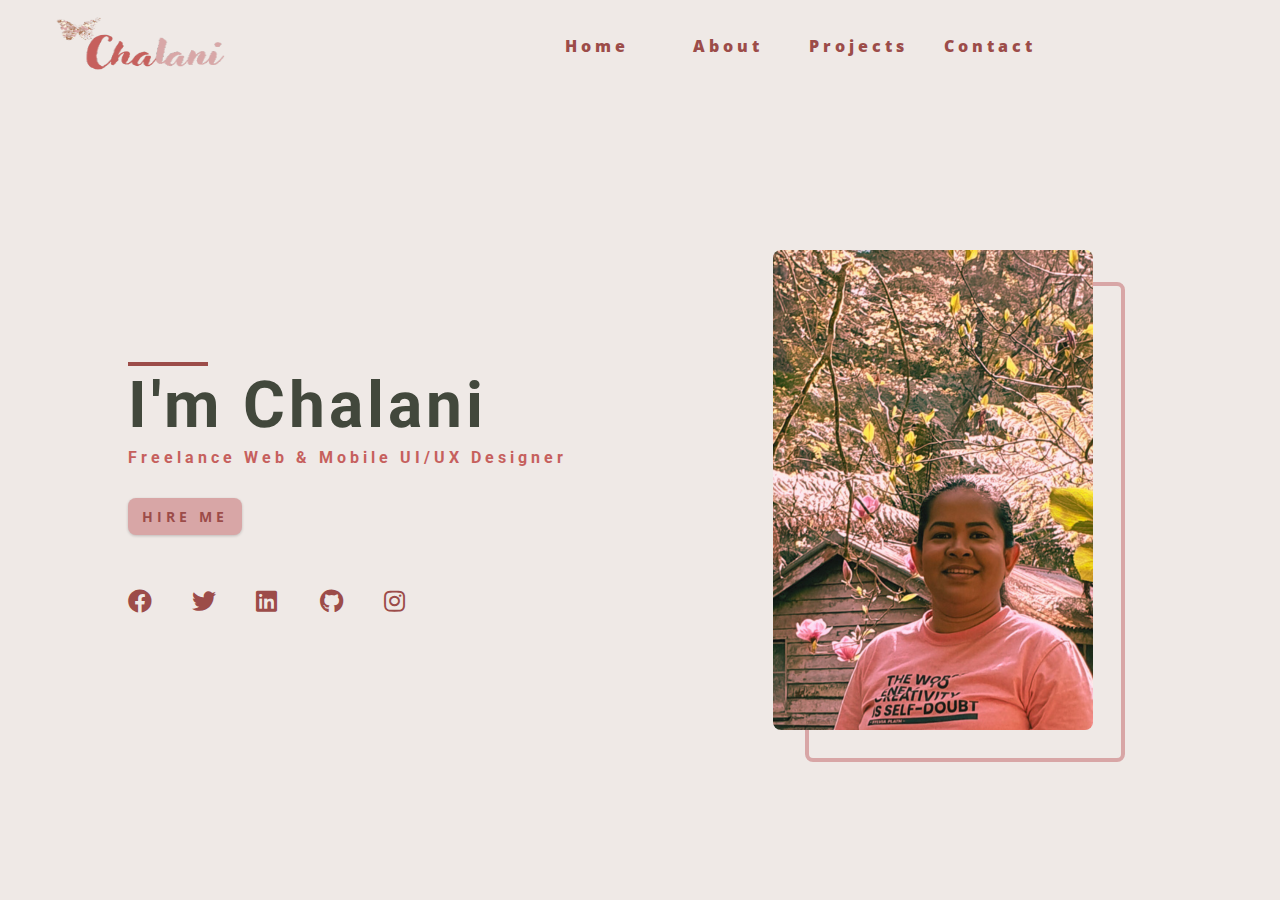
==== index.html @ c308e2fe "added navbar and header" ====
<!DOCTYPE html>
<html lang="en">
  <head>
    <meta charset="UTF-8" />
    <meta name="viewport" content="width=device-width, initial-scale=1.0" />
    <title>Chalani Dissanayaka || My Life In Tech</title>
    <!-- font-awesome -->
    <link
      rel="stylesheet"
      href="./fontawesome-free-5.12.1-web/css/all.min.css"
    />
    <!-- css -->
    <link rel="stylesheet" href="./css/styles.css" />
  </head>
  <body>
    <!-- navbar -->
    <nav class="nav" id="nav">
        <div class="nav-center">
            <!-- nav header -->
            <div class="nav-header">
                <img src="./images/mylogo.png" class="nav-logo" alt="nav-logo">
                <!-- toggle button -->
                <button class="nav-btn" id="nav-btn">
                    <i class="fas fa-bars"></i>
                </button>
                <!-- nav-links -->
                <ul class="nav-links">
                    <li>
                        <a href="index.html">home</a>
                    </li>
                    <li>
                        <a href="about.html">about</a>
                    </li>
                    <li>
                        <a href="projects.html">projects</a>
                    </li>
                    <li>
                        <a href="contact.html">contact</a>
                    </li>
                </ul>
            </div>
        </div>
    </nav>
    <!-- end of navbar -->
    <!-- sidebar -->
    <aside class="sidebar" id="sidebar">
        <div>
            <button class="close-btn" id="close-btn">
                <i class="fas fa-times"></i> 
            </button>
            <!-- nav-links -->
            <ul class="sidebar-links">
                <li>
                    <a href="index.html">home</a>
                </li>
                <li>
                    <a href="about.html">about</a>
                </li>
                <li>
                    <a href="projects.html">projects</a>
                </li>
                <li>
                    <a href="contact.html">contact</a>
                </li>
            </ul>
            <!-- social-icons -->
            <ul class="social-icons">
                <li>
                    <a href="http://www.facebook.com" class="social-icon">
                       <i class="fab fa-facebook"></i>  
                    </a>
                </li>
                <li>
                    <a href="http://www.twitter.com" class="social-icon">
                       <i class="fab fa-twitter"></i>  
                    </a>
                </li>
                <li>
                    <a href="http://www.twitter.com" class="social-icon">
                       <i class="fab fa-linkedin"></i>  
                    </a>
                </li>
                <li>
                    <a href="http://www.github.com" class="social-icon">
                       <i class="fab fa-github"></i>  
                    </a>
                </li>
                <li>
                    <a href="http://www.instagram.com" class="social-icon">
                       <i class="fab fa-instagram"></i>  
                    </a>
                </li>
            </ul>
        </div>
    </aside>
    <!-- end of sidebar -->
    <!-- header -->
    <header class="hero">
        <div class="section-center hero-center">
          <article class="hero-info">
            <div class="underline"></div>
            <h1>i'm Chalani</h1>
            <h4>freelance web & mobile UI/UX Designer</h4>
            <a href="contact.html" class="btn hero-btn">hire me</a>
            <!-- social icons -->
            <ul class="social-icons hero-icons">
              <li>
                <a href="https://www.twitter.com" class="social-icon">
                  <i class="fab fa-facebook"></i>
                </a>
              </li>
              <li>
                <a href="https://www.twitter.com" class="social-icon">
                  <i class="fab fa-twitter"></i>
                </a>
              </li>
              <li>
                <a href="https://www.twitter.com" class="social-icon">
                  <i class="fab fa-linkedin"></i>
                </a>
              </li>
              <li>
                <a href="https://www.github.com" class="social-icon">
                  <i class="fab fa-github"></i>
                </a>
              </li>
              <li>
                <a href="https://www.twitter.com" class="social-icon">
                  <i class="fab fa-instagram"></i>
                </a>
              </li>
            </ul>
          </article>
          <article class="hero-img">
            <img src="./images/hero-img.png" class="hero-photo" alt="john doe" />
          </article>
        </div>
      </header>
    <!-- end of header -->
    <!-- about -->

    <!-- end of about -->
    <!-- services -->

    <!-- end of services -->
    <!-- projects -->

    <!-- end of projects -->
    <!-- connect -->

    <!-- end of connect -->
    <!-- skills -->

    <!-- end of skills -->
    <!-- hobbies -->

    <!--end of hobbies -->
    <!-- footer -->

    <script src="./js/app.js"></script>
  </body>
</html>
---- css/styles.css ----
/*
=============== 
Fonts
===============
*/
@import url("https://fonts.googleapis.com/css?family=Open+Sans|Roboto:400,700&display=swap");

/*
=============== 
Variables
===============
*/

:root {
  /* dark shades of primary color*/
  --clr-primary-1: hsl(2, 36%, 45%);
  --clr-primary-2: hsl(2, 48%, 57%);
  --clr-primary-3: hsl(15, 73%, 74%);
  --clr-primary-4: hsl(2, 47%, 77%);
  /* primary/main color */
  --clr-primary-5: hsl(0, 39%, 75%);
  /* lighter shades of primary color */
  --clr-primary-6: hsl(343, 62%, 83%);
  --clr-primary-7: hsl(0, 56%, 91%);
  --clr-primary-8: hsl(0, 42%, 91%);
  --clr-primary-9: hsl(11, 85%, 97%);
  --clr-primary-10: hsl(18, 24%, 92%);
  /* darkest grey - used for headings */
  --clr-grey-1: hsl(90, 9%, 26%);
  --clr-grey-2: hsl(72, 7%, 44%);
  --clr-grey-3: hsl(116, 17%, 52%);
  --clr-grey-4: hsl(97, 21%, 69%);
  /* grey used for paragraphs */
  --clr-grey-5: hsl(90, 5%, 45%);
  --clr-grey-6: hsl(97, 18%, 68%);
  --clr-grey-7: hsl(95, 10%, 52%);
  --clr-grey-8: hsl(96, 19%, 74%);
  --clr-grey-9: hsl(97, 15%, 79%);
  --clr-grey-10: hsl(96, 19%, 74%);
  --clr-white: #fff;
  --ff-primary: "Roboto", sans-serif;
  --ff-secondary: "Open Sans", sans-serif;
  --transition: all 0.3s linear;
  --spacing: 0.25rem;
  --radius: 0.5rem;
  --light-shadow: 0 5px 15px rgba(0, 0, 0, 0.1);
  --dark-shadow: 0 5px 15px rgba(0, 0, 0, 0.2);
  --max-width: 1170px;
}
/*

=============== 
Global Styles
===============
*/

*,
::after,
::before {
  margin: 0;
  padding: 0;
  box-sizing: border-box;
}
body {
  font-family: var(--ff-secondary);
  background: var(--clr-white);
  color: var(--clr-grey-1);
  line-height: 1.5;
  font-size: 0.875rem;
}
ul {
  list-style-type: none;
}
a {
  text-decoration: none;
}

img:not(.nav-logo) {
  width: 100%;
  display: block;
}

h1,
h2,
h3,
h4 {
  letter-spacing: var(--spacing);
  text-transform: capitalize;
  line-height: 1.25;
  margin-bottom: 0.75rem;
  font-family: var(--ff-primary);
}
h1 {
  font-size: 3rem;
}
h2 {
  font-size: 2rem;
}
h3 {
  font-size: 1.25rem;
}
h4 {
  font-size: 0.875rem;
}
p {
  margin-bottom: 1.25rem;
  color: var(--clr-grey-5);
}
@media screen and (min-width: 800px) {
  h1 {
    font-size: 4rem;
  }
  h2 {
    font-size: 2.5rem;
  }
  h3 {
    font-size: 1.75rem;
  }
  h4 {
    font-size: 1rem;
  }
  body {
    font-size: 1rem;
  }
  h1,
  h2,
  h3,
  h4 {
    line-height: 1;
  }
}
/*  global classes */

.btn {
  text-transform: uppercase;
  background: var(--clr-primary-5);
  color: var(--clr-primary-1);
  padding: 0.375rem 0.75rem;
  letter-spacing: var(--spacing);
  display: inline-block;
  font-weight: 700;
  -webkit-transition: var(--transition);
  transition: var(--transition);
  font-size: 0.875rem;
  border: 2px solid transparent;
  cursor: pointer;
  box-shadow: 0 1px 3px rgba(0, 0, 0, 0.2);
  border-radius: var(--radius);
}
.btn:hover {
  color: var(--clr-primary-1);
  background: var(--clr-primary-7);
}
/* section */
.section {
  padding: 5rem 0;
}

.section-center {
  width: 90vw;
  margin: 0 auto;
  max-width: 1170px;
}
@media screen and (min-width: 992px) {
  .section-center {
    width: 95vw;
  }
}

.underline  {
    width: 5rem;
    height: 0.25rem;
    margin-bottom: 1.25rem;
    background: var(--clr-primary-1);
    margin-left: auto;
    margin-right: auto;
}

/*
=============== 
Navbar
===============
*/
.nav-links {
    display: none;
}
.nav-logo {
    height: 60px;
    width: 170px;
}
.nav {
    height: 5rem;
    padding: 1rem;
    display: grid;
    align-items: center;
    transition: var(--transition);
}
.nav-center {
    width: 100%;
    max-width: 1170px;
    margin: 0 auto;
}
.nav-header {
    display: grid;
    grid-template-columns: 1fr 1fr;
    align-items: center;
}
.nav-btn {
    background: transparent;
    border-color: transparent;
    color: var(--clr-primary-5);
    font-size: 2rem;
    cursor: pointer;
    /* justify-content: space-between */
    justify-self: end;
}

@media screen and (min-width: 768px) {
    .nav {
        background: var(--clr-primary-10);
    }
    .nav-btn {
        display: none;
    }
    .nav-links {
        display: grid;
        grid-template-columns: repeat(4, 1fr);
        justify-items: center;
        column-gap: 2rem;
        justify-self: end;
    }
    .nav-links a {
        text-transform: capitalize;
        color: var(--clr-primary-1);
        font-weight: 900;
        letter-spacing: var(--spacing);
        transition: var(--transition);
    }
    .nav-links a:hover {
        color: var(--clr-grey-3);
    }
    .nav-center {
        display: grid;
        grid-template-columns: auto 1fr;
        align-items: center;
    }
}
/* fixed navbar */
.navbar-fixed {
    position: fixed;
    top: 0;
    left: 0;
    width: 100%;
    background: var(--clr-white);
    z-index: 2;
    box-shadow: var(--light-shadow);
}
/*
=============== 
Sidebar
===============
*/
.sidebar {
    position: fixed;
    top: 0;
    left: 0;
    width: 100%;
    height: 100%;
    background: var(--clr-primary-10);
    z-index: 4;
    display: grid;
    /* align-items: center;
    justify-content: center; */
    place-items: center;
    transition: var(--transition);
    /* add later */
    transform: translateX(-100%);
}
.show-sidebar {
    transform: translateX(0);
}
.sidebar-links {
    text-align: center;
}
.sidebar-links a {
    font-size: 2rem;
    text-transform: capitalize;
    transition: var(--transition);
    color: var(--clr-primary-1);
    letter-spacing: var(--spacing);
    display: inline-block;
    margin-bottom: 1.5rem;
}
.sidebar-links a:hover {
    color: var(--clr-grey-3);
}
.social-icons {
    display: grid;
    margin-top: 3rem;
    width: 20rem;
    grid-template-columns: repeat(5, 1fr);
    justify-items: center;
}
.social-icon {
    font-size: 1.5rem;
    color: var(--clr-primary-1);
    transition: var(--transition);
}
.social-icon:hover {
    color: var(--clr-grey-3);
}
.close-btn {
    position: absolute;
    top: 1rem;
    right: 1rem;
    font-size: 3rem;
    background: transparent;
    border: transparent;
    transition: var(--transition);
    color: #ac1c1c;
    cursor: pointer;
}
.close-btn:hover {
    color: #e66b6b;
}
/*
=============== 
Hero
===============
*/
/* underline added to globals */
.hero .underline {
   margin-bottom: 0.5rem;
   margin-left: 0;
}
.hero-img {
    display: none;
}
.hero {
    background: var(--clr-primary-10);
}
.hero-center {
    min-height: calc(100vh - 5rem);
    display: grid;
    place-items: center;
}
.hero-info h4 {
    color: var(--clr-primary-2);
}
.hero-icons {
    justify-items: start;
}
.hero-btn {
    margin-top: 1.25rem;
}
@media screen and (min-width: 992px) {
    .hero-img {
        display: block;
        position: relative;
    }
    .hero-center {
        grid-template-columns: 1fr 1fr;
    }
    .hero-photo {
        max-width: 25rem;
        max-height: 30rem;
        object-fit: cover;
        border-radius: var(--radius);
        position: relative;
    }
    .hero-img::before {
        content: "";
        position: absolute;
        width: 100%;
        height: 100%;
        border: 0.25rem solid var(--clr-primary-5);
        top: 2rem;
        right: -2rem;
        border-radius: var(--radius);
    }
}

/*
=============== 
About
===============
*/
/* section title added to globals */

/*
=============== 
Services
===============
*/
/* small screen layout setup */
/* bg-grey in globals */

/*
=============== 
Projects
===============
*/

/*
=============== 
Connect
===============
*/

/*
=============== 
Skills
===============
*/

/*
=============== 
Blog
===============
*/

/*
=============== 
Footer
===============
*/
/*
=============== 
Single Page
===============
*/

/*
=============== 
Products Page
===============
*/
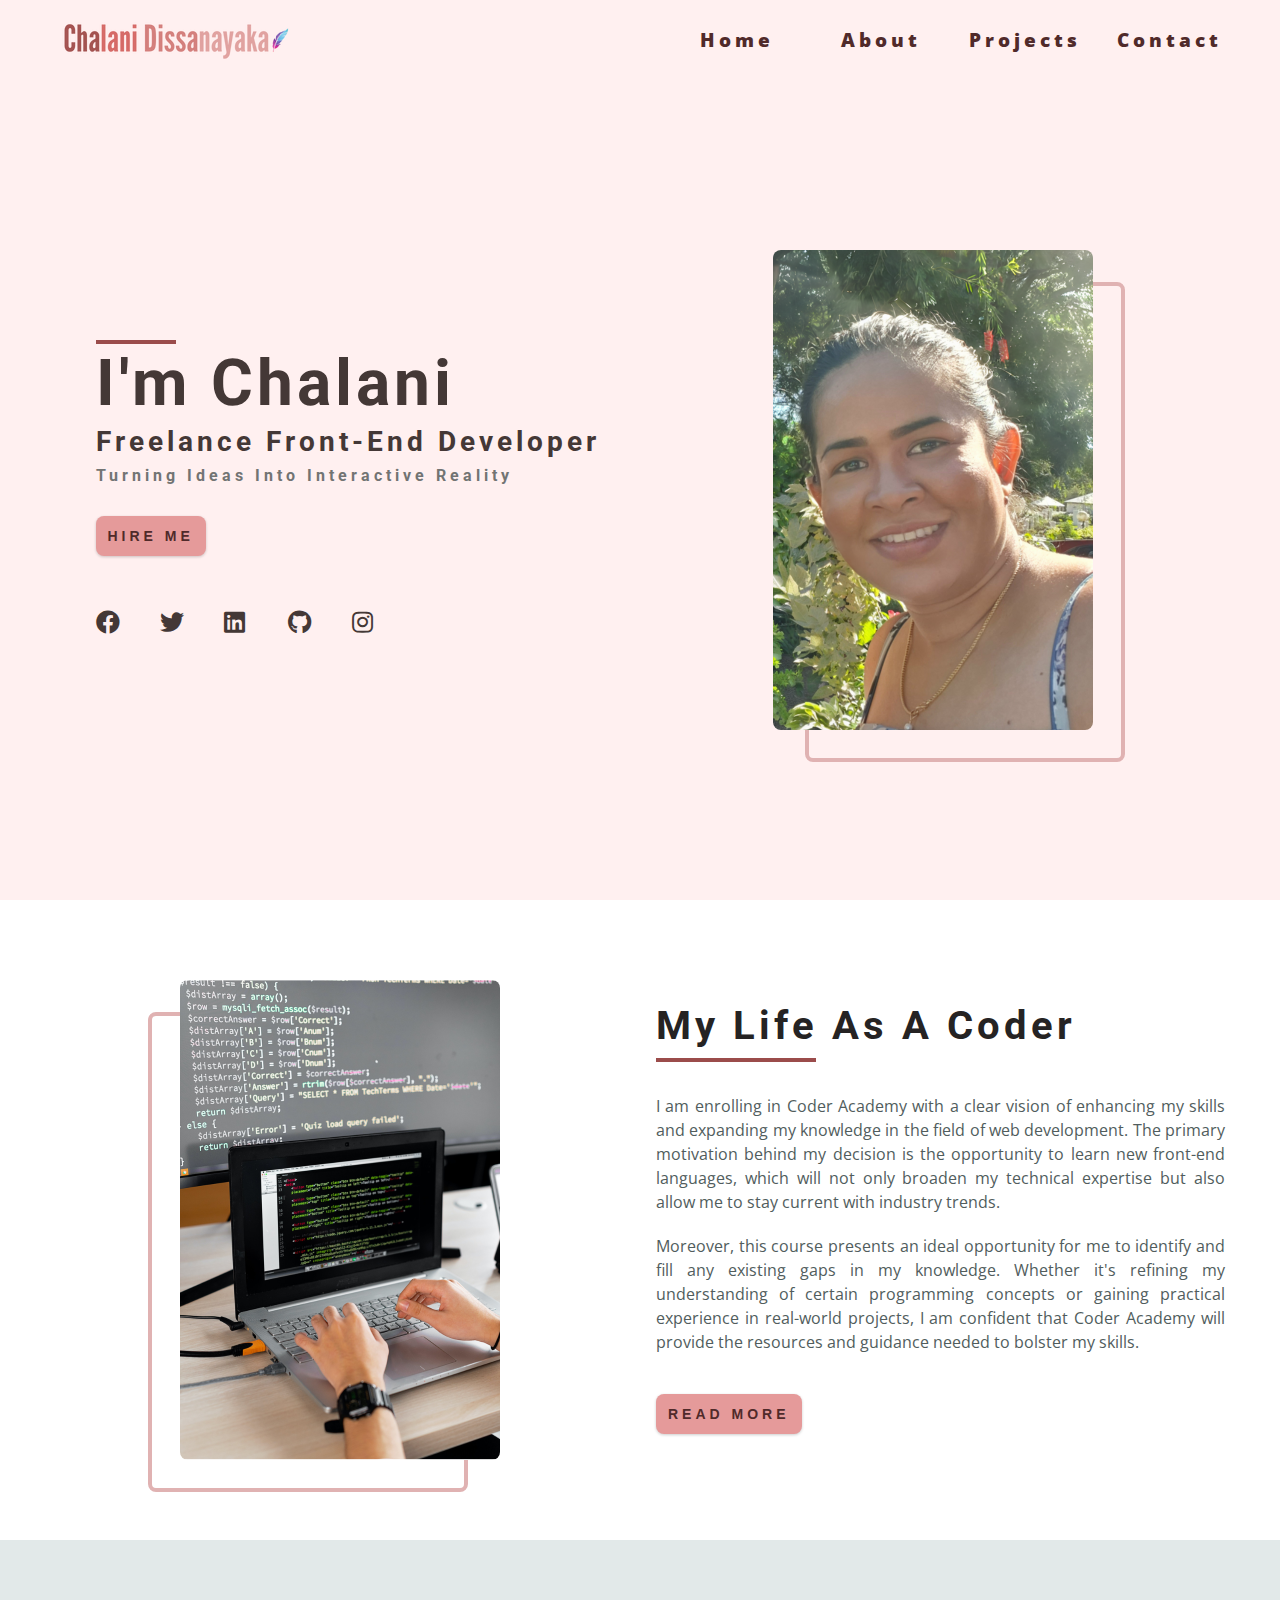
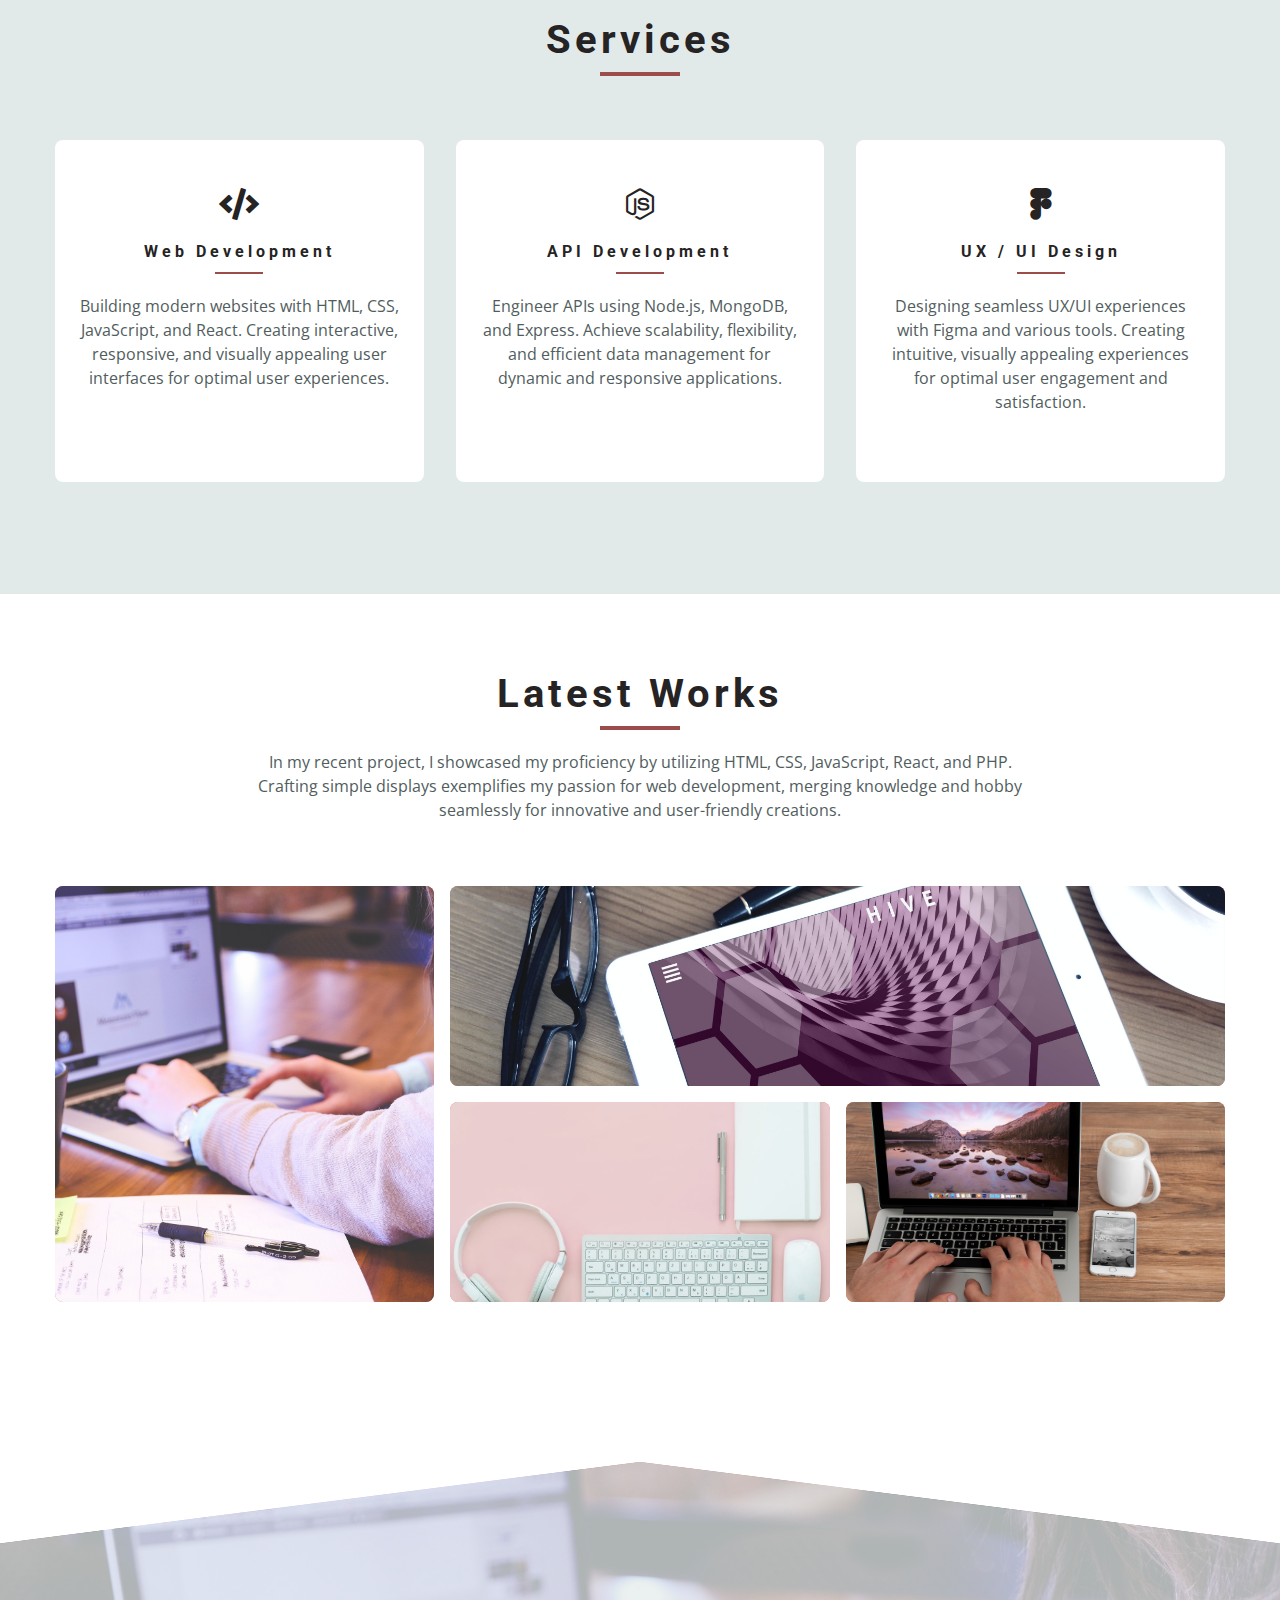
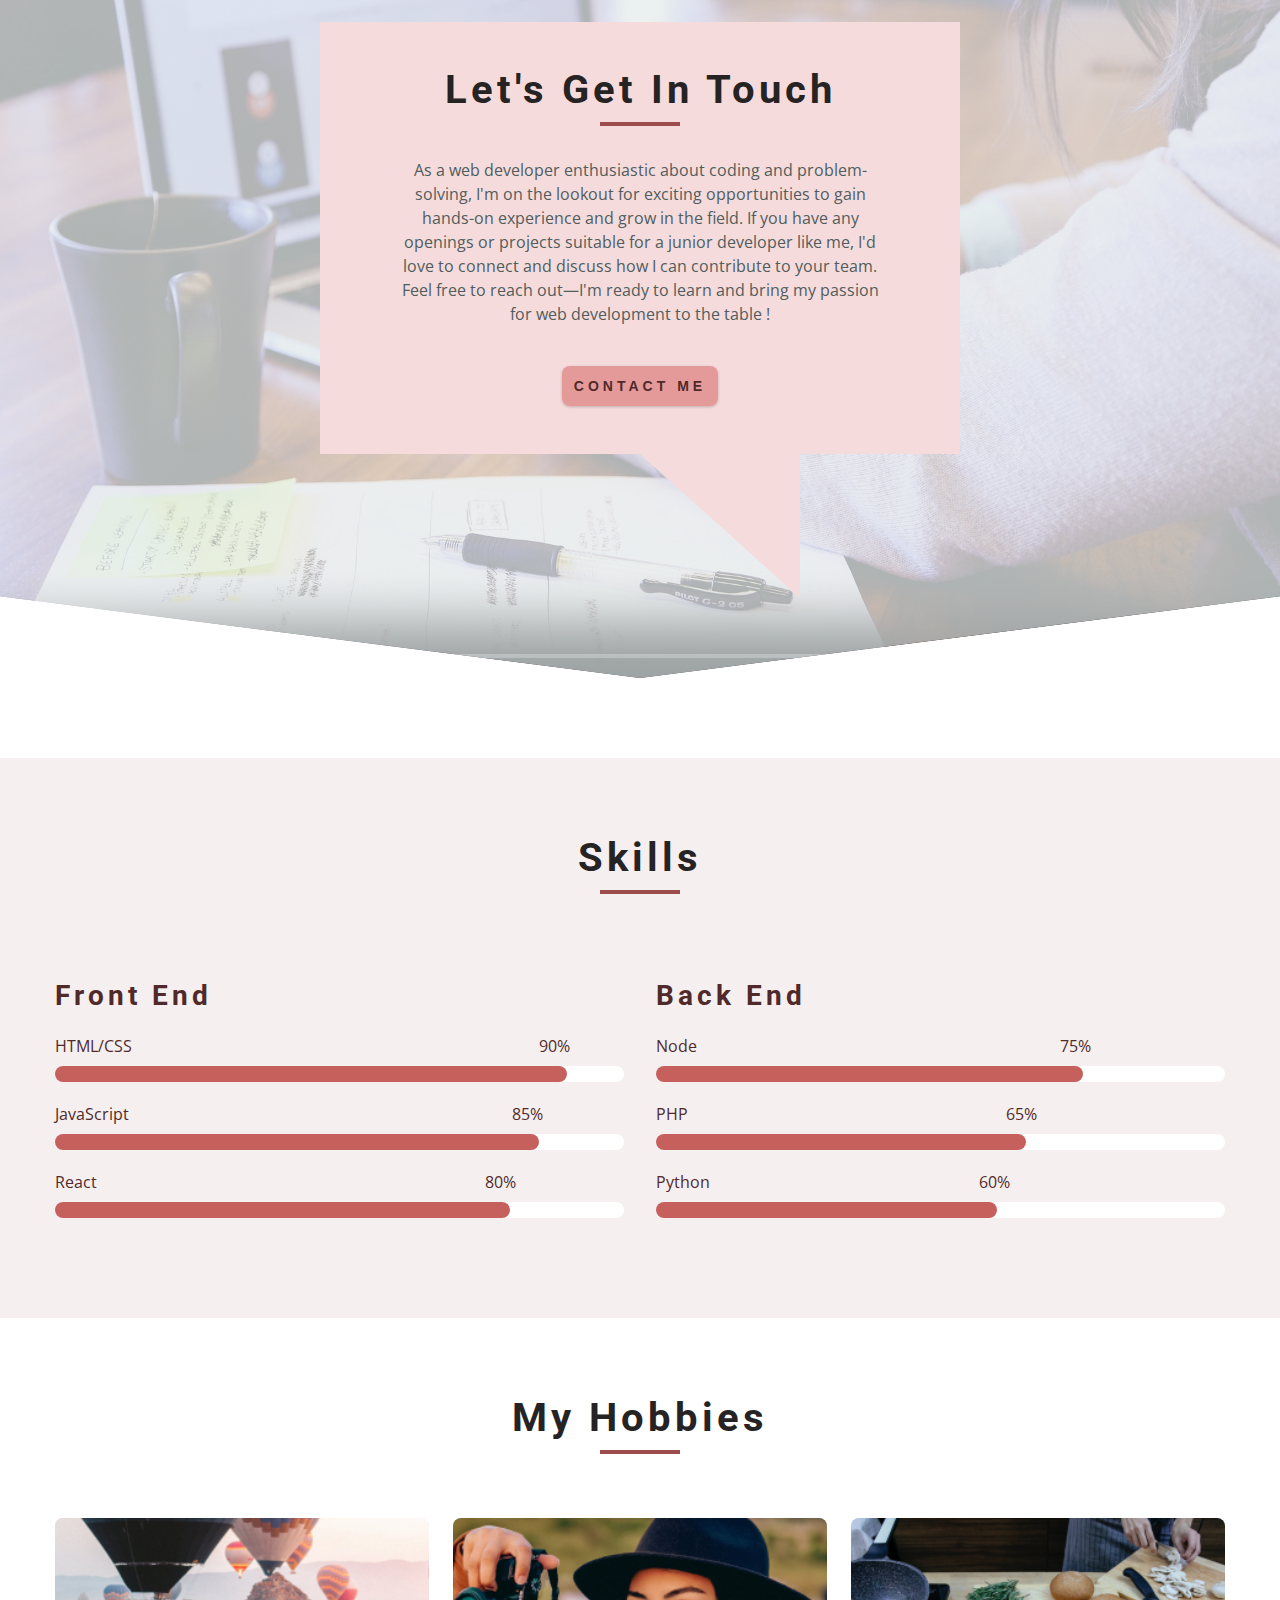
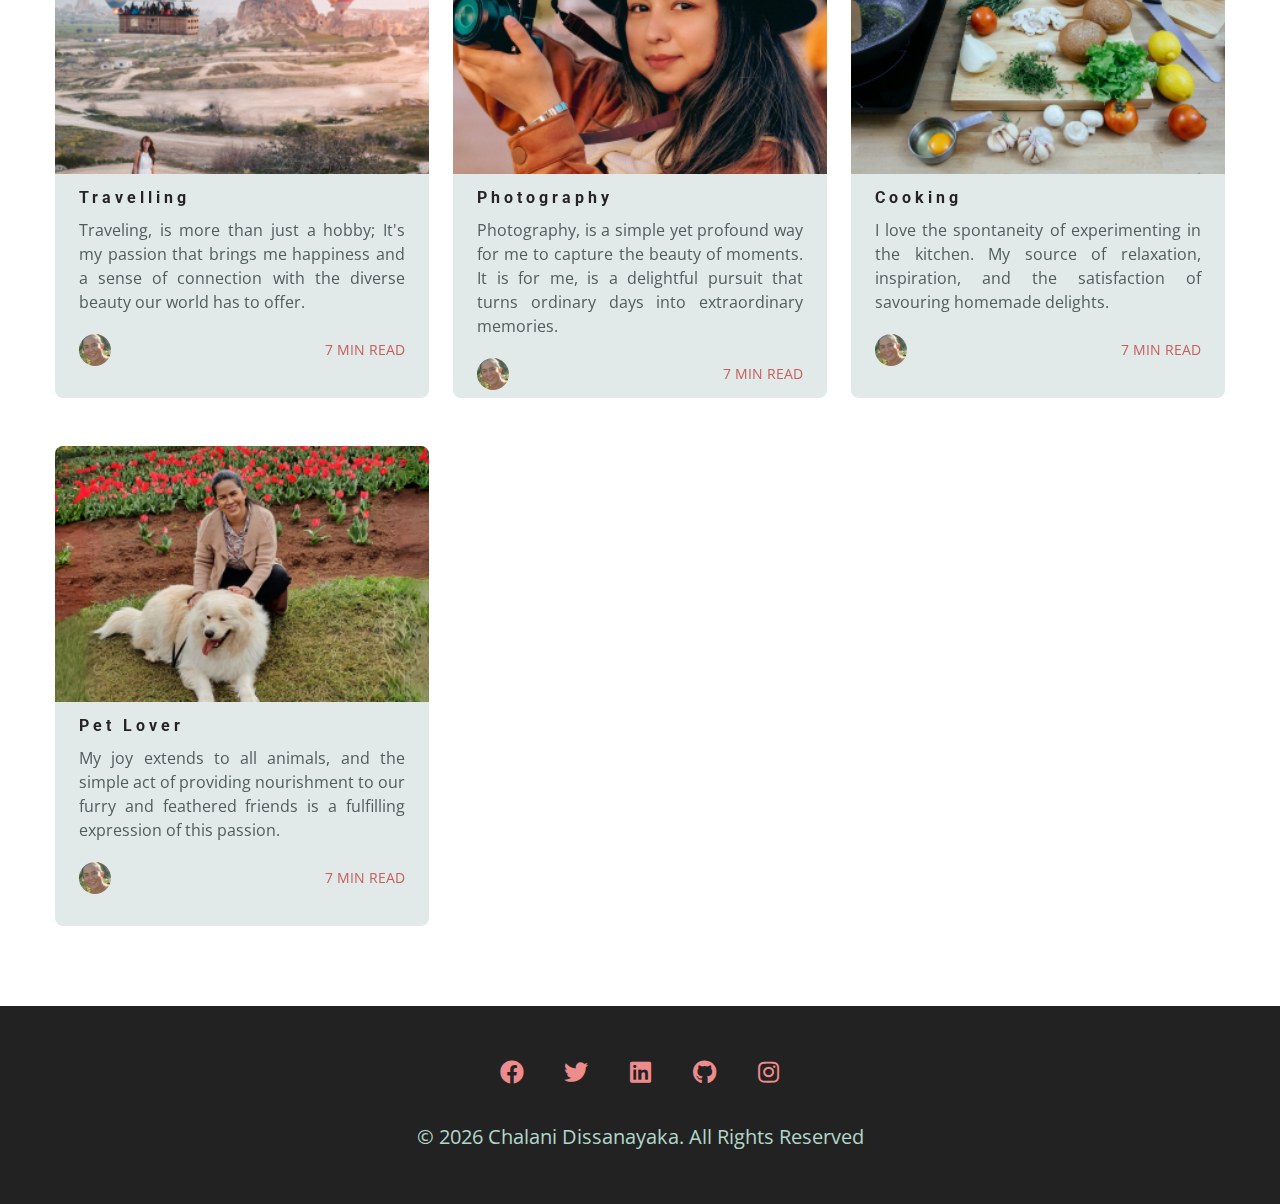
==== commit c4699918: "added projects" ====
--- a/index.html
+++ b/index.html
@@ -13,35 +13,34 @@
     <link rel="stylesheet" href="./css/styles.css" />
   </head>
   <body>
-    <!-- navbar -->
-    <nav class="nav" id="nav">
+      <!-- navbar -->
+      <nav class="nav" id="nav">
         <div class="nav-center">
-            <!-- nav header -->
-            <div class="nav-header">
-                <img src="./images/mylogo.png" class="nav-logo" alt="nav-logo">
-                <!-- toggle button -->
-                <button class="nav-btn" id="nav-btn">
-                    <i class="fas fa-bars"></i>
-                </button>
-                <!-- nav-links -->
-                <ul class="nav-links">
-                    <li>
-                        <a href="index.html">home</a>
-                    </li>
-                    <li>
-                        <a href="about.html">about</a>
-                    </li>
-                    <li>
-                        <a href="projects.html">projects</a>
-                    </li>
-                    <li>
-                        <a href="contact.html">contact</a>
-                    </li>
-                </ul>
-            </div>
-        </div>
-    </nav>
-    <!-- end of navbar -->
+          <!-- nav header -->
+          <div class="nav-header">
+            <img src="./images/logo2.png" class="nav-logo" alt="nav logo" />
+            <button class="nav-btn" id="nav-btn">
+              <i class="fas fa-bars"></i>
+            </button>
+          </div>
+          <!-- nav-links -->
+          <ul class="nav-links">
+            <li>
+              <a href="index.html">home</a>
+            </li>
+            <li>
+              <a href="about.html">about</a>
+            </li>
+            <li>
+              <a href="projects.html">projects</a>
+            </li>
+            <li>
+              <a href="contact.html">contact</a>
+            </li>
+          </ul>
+        </div>
+      </nav>
+      <!-- end of navbar -->
     <!-- sidebar -->
     <aside class="sidebar" id="sidebar">
         <div>
@@ -65,32 +64,43 @@
             </ul>
             <!-- social-icons -->
             <ul class="social-icons">
+                <!-- single item -->
                 <li>
                     <a href="http://www.facebook.com" class="social-icon">
                        <i class="fab fa-facebook"></i>  
                     </a>
                 </li>
+                <!-- end of single item -->
+                <!-- single item -->
                 <li>
                     <a href="http://www.twitter.com" class="social-icon">
                        <i class="fab fa-twitter"></i>  
                     </a>
                 </li>
-                <li>
-                    <a href="http://www.twitter.com" class="social-icon">
+                <!-- end of single item -->
+                <!-- single item -->
+                <li>
+                    <a href="http://www.linkedin.com" class="social-icon">
                        <i class="fab fa-linkedin"></i>  
                     </a>
                 </li>
+                <!-- end of single item -->
+                <!-- single item -->
                 <li>
                     <a href="http://www.github.com" class="social-icon">
                        <i class="fab fa-github"></i>  
                     </a>
                 </li>
+                <!-- end of single item -->
+                <!-- single item -->
                 <li>
                     <a href="http://www.instagram.com" class="social-icon">
                        <i class="fab fa-instagram"></i>  
                     </a>
                 </li>
+                <!-- end of single item -->
             </ul>
+            <!-- end of social-icons -->
         </div>
     </aside>
     <!-- end of sidebar -->
@@ -100,12 +110,15 @@
           <article class="hero-info">
             <div class="underline"></div>
             <h1>i'm Chalani</h1>
-            <h4>freelance web & mobile UI/UX Designer</h4>
-            <a href="contact.html" class="btn hero-btn">hire me</a>
+            <h3>freelance front-end developer </h3>
+            <h4>Turning ideas into interactive reality</h4>
+            <a href="contact.html">
+                <button class="btn hero-btn">hire me</button>
+            </a> 
             <!-- social icons -->
             <ul class="social-icons hero-icons">
               <li>
-                <a href="https://www.twitter.com" class="social-icon">
+                <a href="https://www.facebook.com" class="social-icon">
                   <i class="fab fa-facebook"></i>
                 </a>
               </li>
@@ -115,7 +128,7 @@
                 </a>
               </li>
               <li>
-                <a href="https://www.twitter.com" class="social-icon">
+                <a href="https://www.linkedin.com" class="social-icon">
                   <i class="fab fa-linkedin"></i>
                 </a>
               </li>
@@ -125,38 +138,458 @@
                 </a>
               </li>
               <li>
-                <a href="https://www.twitter.com" class="social-icon">
+                <a href="https://www.instagram.com" class="social-icon">
                   <i class="fab fa-instagram"></i>
                 </a>
               </li>
             </ul>
           </article>
           <article class="hero-img">
-            <img src="./images/hero-img.png" class="hero-photo" alt="john doe" />
+            <img src="./images/hero-img2.png" class="hero-photo" alt="john doe" />
           </article>
         </div>
       </header>
     <!-- end of header -->
     <!-- about -->
+      <section class="section about">
+        <div class="section-center about-center">
+            <!-- about img -->
+            <article class="about-img">
+                <img src="./images/why-coder.png" class="hero-photo" alt="about img">
+            </article>
+            <!-- about info -->
+            <article class="about-info">
+                <!-- section title -->
+                <div class="section-title about-title">
+                    <h2>My Life as a Coder</h2>
+                    <div class="underline"></div>
+                </div>
+                <!-- end of section title -->
+                <p>
+                    I am enrolling in Coder Academy with a clear vision of 
+                    enhancing my skills and expanding my knowledge in the 
+                    field of web development. The primary motivation behind 
+                    my decision is the opportunity to learn new front-end 
+                    languages, which will not only broaden my technical expertise 
+                    but also allow me to stay current with industry trends.
+                </p>
+                <p>
+                    Moreover, this course presents an ideal opportunity for me 
+                    to identify and fill any existing gaps in my knowledge. 
+                    Whether it's refining my understanding of certain programming 
+                    concepts or gaining practical experience in real-world projects, 
+                    I am confident that Coder Academy will provide the resources 
+                    and guidance needed to bolster my skills.
+                </p>
+                <a href="about.html">
+                    <button class="btn hero-btn">read more</button>
+                </a> 
+            </article>
+        </div>
+      </section>
+    <!-- end of about -->
 
-    <!-- end of about -->
     <!-- services -->
+    <section class="section bg-grey">
+        <!-- section title -->
+        <div class="section-title">
+            <h2>services</h2>
+            <div class="underline"></div>
+        </div>
+        <!-- end of section title -->
+        <div class="services-center section-center">
+            <!-- single service -->
+            <article class="service">
+                <i class="fas fa-code service-icon"></i>
+                <h4>web development</h4>
+                <div class="underline"></div>
+                <p>
+                    Building modern websites with HTML, CSS, JavaScript, 
+                    and React. Creating interactive, responsive, and visually 
+                    appealing user interfaces for optimal user experiences.
+                </p>
+            </article>
+            <!-- end of single service -->
+            <!-- single service -->
+            <article class="service">
+                <i class="fab fa-node-js service-icon"></i>
+                <h4>API development</h4>
+                <div class="underline"></div>
+                <p>
+                    Engineer APIs using Node.js, MongoDB, and Express. Achieve 
+                    scalability, flexibility, and efficient data management for 
+                    dynamic and responsive applications.
+                </p>
+            </article>
+            <!-- end of single service -->
+            <!-- single service -->
+            <article class="service">
+                <i class="fab fa-figma service-icon"></i>
+                <h4>UX / UI design</h4>
+                <div class="underline"></div>
+                <p>
+                    Designing seamless UX/UI experiences with Figma and 
+                    various tools. Creating intuitive, visually appealing 
+                    experiences for optimal user engagement and satisfaction.
+                </p>
+            </article>
+            <!-- end of single service -->
+        </div>
+    </section>
+    <!-- end of services -->
 
-    <!-- end of services -->
     <!-- projects -->
+    <section class="section projects">
+        <!-- section title -->
+        <div class="section-title">
+            <h2>latest works</h2>
+            <div class="underline"></div>
+            <p class="projects-text">
+                In my recent project, I showcased my proficiency by 
+                utilizing HTML, CSS, JavaScript, React, and PHP. Crafting 
+                simple displays exemplifies my passion for web development, 
+                merging knowledge and hobby seamlessly for innovative and 
+                user-friendly creations.
+            </p>
+        </div>
+        <!-- end of section title -->
+        <div class="section-center projects-center">
+            <!-- single projects -->
+            <a href="projects.html" class="project-1">
+                <article class="project">
+                    <img 
+                        src="./images/project-1.jpg" 
+                        alt="single project" 
+                        class="project-img"
+                    />
+                    <div class="project-info">
+                        <h4>menu app</h4>
+                        <p>chalani codes</p>
+                    </div>
+                </article>
+            </a>
+            <!-- end of single projects -->
+            <!-- single projects -->
+            <a href="projects.html" class="project-2">
+                <article class="project">
+                    <img 
+                        src="./images/project-2.jpg" 
+                        alt="single project" 
+                        class="project-img"
+                    />
+                    <div class="project-info">
+                        <h4>color-generator app</h4>
+                        <p>chalani codes</p>
+                    </div>
+                </article>
+            </a>
+            <!-- end of single projects -->
+            <!-- single projects -->
+            <a href="projects.html" class="project3">
+                <article class="project">
+                    <img 
+                        src="./images/project-3.jpeg" 
+                        alt="single project" 
+                        class="project-img"
+                    />
+                    <div class="project-info">
+                        <h4>tours app</h4>
+                        <p>chalani codes</p>
+                    </div>
+                </article>
+            </a>
+            <!-- single projects -->
+            <a href="projects.html" class="project-4">
+                <article class="project">
+                    <img 
+                        src="./images/project-4.jpg" 
+                        alt="single project" 
+                        class="project-img"
+                    />
+                    <div class="project-info">
+                        <h4>review app</h4>
+                        <p>chalani codes</p>
+                    </div>
+                </article>
+            </a>
+            <!-- end of single projects -->
+        </div>
+    </section>
+    <!-- end of projects -->
 
-    <!-- end of projects -->
     <!-- connect -->
+    <section class="connect">
+        <video 
+            controls 
+            autoplay 
+            muted 
+            loop 
+            class="video-container" 
+            poster="./images/project-1.jpg">
+            <source src="./videos/connect.mp4" type="video/mp4" />
+            Sorry, your browser does not support embedded videos
+        </video>
+        <div class="video-banner">
+            <!-- section title -->
+            <div class="section-title">
+                <h2>let's get in touch</h2>
+            <div class="underline"></div>
+            </div>
+            <!-- end of section title -->
+            <p class="video-text">
+                As a web developer enthusiastic about coding and 
+                problem-solving, I'm on the lookout for exciting 
+                opportunities to gain hands-on experience and grow 
+                in the field. If you have any openings or projects 
+                suitable for a junior developer like me, I'd love 
+                to connect and discuss how I can contribute to your 
+                team. Feel free to reach out—I'm ready to learn and 
+                bring my passion for web development to the table !
+            </p>
+            <a href="contact.html">
+                <button class="btn hero-btn">contact me</button>
+            </a>
+        </div>
+    </section>
+    <!-- end of connect -->
 
-    <!-- end of connect -->
     <!-- skills -->
+    <section class="section skills"> 
+        <!-- section title -->
+        <div class="section-title">
+            <h2>skills</h2>
+        <div class="underline"></div>
+        </div>
+        <!-- end of section title -->
+        <div class="section-center skills-center">
+            <article>
+                <h3>front end</h3>
+                <!-- single skill -->
+                <div class="skill">
+                    <p>HTML/CSS</p>
+                    <div class="skill-container">
+                        <div class="skill-value"></div>
+                        <p class="skill-text">
+                            90%
+                        </p>
+                    </div>
+                </div>
+                <!-- end of single skill -->
+                <!-- single skill -->
+                <div class="skill">
+                    <p>JavaScript</p>
+                    <div class="skill-container">
+                        <div class="skill-value value-85"></div>
+                        <p class="skill-text skill-text-85">
+                            85%
+                        </p>
+                    </div>
+                </div>
+                <!-- end of single skill -->
+                <!-- single skill -->
+                <div class="skill">
+                    <p>React</p>
+                    <div class="skill-container">
+                        <div class="skill-value value-80"></div>
+                        <p class="skill-text skill-text-80">
+                            80%
+                        </p>
+                    </div>
+                </div>
+                <!-- end of single skill -->
+            </article>
+            <article>
+                <h3>back end</h3>
+                <!-- single skill -->
+                <div class="skill">
+                    <p>Node</p>
+                    <div class="skill-container">
+                        <div class="skill-value value-75"></div>
+                        <p class="skill-text skill-text-75">
+                            75%
+                        </p>
+                    </div>
+                </div>
+                <!-- end of single skill -->
+                <!-- single skill -->
+                <div class="skill">
+                    <p>PHP</p>
+                    <div class="skill-container">
+                        <div class="skill-value value-65"></div>
+                        <p class="skill-text skill-text-65">
+                            65%
+                        </p>
+                    </div>
+                </div>
+                <!-- end of single skill -->
+                <!-- single skill -->
+                <div class="skill">
+                    <p>Python</p>
+                    <div class="skill-container">
+                        <div class="skill-value value-60"></div>
+                        <p class="skill-text skill-text-60">
+                            60%
+                        </p>
+                    </div>
+                </div>
+                <!-- end of single skill -->
+            </article>
+        </div> 
+    </section>
+    <!-- end of skills -->
 
-    <!-- end of skills -->
     <!-- hobbies -->
+    <section class="section hobbies">
+        <!-- section title -->
+        <div class="section-title">
+            <h2>my hobbies</h2>
+        <div class="underline"></div>
+        </div>
+        <!-- end of section title -->
+        <div class="card-section">
+            <div class="section-center hobbies-center">
+                <!-- single article -->
+                <div class="card">
+                    <!-- front of the card -->
+                    <div class="card-side card-front">
+                        <img src="./images/hobby1.png" alt="">
+                        <div class="card-info">
+                            <h4>Travelling</h4>
+                            <p>
+                                Traveling, is more than just a hobby; It's my passion that brings me happiness and a 
+                                sense of connection with the diverse beauty our world has 
+                                to offer.
+                            </p>
+                            <div class="card-footer">
+                                <img src="./images/hero-img2.png" alt="author image" />
+                                <p>7 min read</p>
+                            </div>
+                        </div>
+                    </div>
+                    <!-- card back -->
+                    <div class="card-side card-back">
+                        <a href="hobbies.html">
+                            <button class="btn">read more</button>
+                        </a> 
+                    </div>
+                </div>
+                <!-- end of single article -->
+                <!-- single article -->
+                <div class="card">
+                    <!-- front of the card -->
+                    <div class="card-side card-front">
+                        <img src="./images/hobby2.png" alt="">
+                        <div class="card-info">
+                            <h4>Photography</h4>
+                            <p>
+                                Photography, is a simple yet profound way for me to 
+                                capture the beauty of moments. It is for me, is a 
+                                delightful pursuit that turns ordinary days into 
+                                extraordinary memories.
+                            </p>
+                            <div class="card-footer">
+                                <img src="./images/hero-img2.png" alt="author image" />
+                                <p>7 min read</p>
+                            </div>
+                        </div>
+                    </div>
+                    <!-- card back -->
+                    <div class="card-side card-back">
+                        <a href="hobbies.html">
+                            <button class="btn">read more</button>
+                        </a> 
+                    </div>
+                </div>
+                <!-- end of single article -->
+                <!-- single article -->
+                <div class="card">
+                    <!-- front of the card -->
+                    <div class="card-side card-front">
+                        <img src="./images/hobby3.png" alt="">
+                        <div class="card-info">
+                            <h4>Cooking</h4>
+                            <p>
+                                I love the spontaneity of experimenting in the kitchen. My source of relaxation, inspiration, 
+                                and the satisfaction of savouring homemade delights.
+                            </p>
+                            <div class="card-footer">
+                                <img src="./images/hero-img2.png" alt="author image" />
+                                <p>7 min read</p>
+                            </div>
+                        </div>
+                    </div>
+                    <!-- card back -->
+                    <div class="card-side card-back">
+                        <a href="hobbies.html">
+                            <button class="btn">read more</button>
+                        </a> 
+                    </div>
+                </div>
+                <!-- end of single article -->
+                <!-- single article -->
+                <div class="card">
+                    <!-- front of the card -->
+                    <div class="card-side card-front">
+                        <img src="./images/hobby4.png" alt="">
+                        <div class="card-info">
+                            <h4>Pet Lover</h4>
+                            <p>
+                                My joy extends to all animals, and the simple act of providing 
+                                nourishment to our furry and feathered friends is a fulfilling 
+                                expression of this passion.
+                            </p>
+                            <div class="card-footer">
+                                <img src="./images/hero-img2.png" alt="author image" />
+                                <p>7 min read</p>
+                            </div>
+                        </div>
+                    </div>
+                    <!-- card back -->
+                    <div class="card-side card-back">
+                        <a href="hobbies.html">
+                            <button class="btn">read more</button>
+                        </a> 
+                    </div>
+                </div>
+                <!-- end of single article -->
+            </div>
+        </div>
+    </section>
+    <!--end of hobbies -->
 
-    <!--end of hobbies -->
     <!-- footer -->
-
+    <footer class="footer">
+        <!-- social-icons -->
+        <ul class="social-icons">
+            <li>
+                <a href="http://www.facebook.com" class="social-icon">
+                   <i class="fab fa-facebook"></i>  
+                </a>
+            </li>
+            <li>
+                <a href="http://www.twitter.com" class="social-icon">
+                   <i class="fab fa-twitter"></i>  
+                </a>
+            </li>
+            <li>
+                <a href="http://www.linkedin.com" class="social-icon">
+                   <i class="fab fa-linkedin"></i>  
+                </a>
+            </li>
+            <li>
+                <a href="http://www.github.com" class="social-icon">
+                   <i class="fab fa-github"></i>  
+                </a>
+            </li>
+            <li>
+                <a href="http://www.instagram.com" class="social-icon">
+                   <i class="fab fa-instagram"></i>  
+                </a>
+            </li>
+        </ul>
+        <!-- end of social icons -->
+        <p>&copy; <span id="date"></span> Chalani Dissanayaka. all rights reserved</p>
+    </footer>
     <script src="./js/app.js"></script>
   </body>
 </html>
--- a/css/styles.css
+++ b/css/styles.css
@@ -13,30 +13,31 @@
 
 :root {
   /* dark shades of primary color*/
-  --clr-primary-1: hsl(2, 36%, 45%);
+  --clr-primary-0: hsl(0, 31%, 24%);
+  --clr-primary-1: hsl(1, 35%, 45%);
   --clr-primary-2: hsl(2, 48%, 57%);
-  --clr-primary-3: hsl(15, 73%, 74%);
-  --clr-primary-4: hsl(2, 47%, 77%);
+  --clr-primary-3: hsl(0, 73%, 74%);
+  --clr-primary-4: hsl(0, 65%, 68%);
   /* primary/main color */
-  --clr-primary-5: hsl(0, 39%, 75%);
+  --clr-primary-5: hsl(0, 43%, 79%);
   /* lighter shades of primary color */
-  --clr-primary-6: hsl(343, 62%, 83%);
+  --clr-primary-6: hsl(0, 59%, 75%);
   --clr-primary-7: hsl(0, 56%, 91%);
-  --clr-primary-8: hsl(0, 42%, 91%);
-  --clr-primary-9: hsl(11, 85%, 97%);
-  --clr-primary-10: hsl(18, 24%, 92%);
+  --clr-primary-8: hsl(0, 28%, 95%);
+  --clr-primary-9: hsl(9, 11%, 24%);
+  --clr-primary-10: hsl(0, 100%, 97%);
   /* darkest grey - used for headings */
-  --clr-grey-1: hsl(90, 9%, 26%);
-  --clr-grey-2: hsl(72, 7%, 44%);
-  --clr-grey-3: hsl(116, 17%, 52%);
-  --clr-grey-4: hsl(97, 21%, 69%);
+  --clr-grey-1: hsl(0, 3%, 14%);
+  --clr-grey-2: hsl(161, 29%, 38%);
+  --clr-grey-3: hsl(161, 37%, 63%);
+  --clr-grey-4: hsl(159, 31%, 77%);
   /* grey used for paragraphs */
-  --clr-grey-5: hsl(90, 5%, 45%);
-  --clr-grey-6: hsl(97, 18%, 68%);
-  --clr-grey-7: hsl(95, 10%, 52%);
-  --clr-grey-8: hsl(96, 19%, 74%);
-  --clr-grey-9: hsl(97, 15%, 79%);
-  --clr-grey-10: hsl(96, 19%, 74%);
+  --clr-grey-5: hsl(180, 7%, 34%);
+  --clr-grey-6: hsl(178, 42%, 66%);
+  --clr-grey-7: hsl(160, 1%, 45%);
+  --clr-grey-8: hsl(177, 26%, 84%);
+  --clr-grey-9: hsl(180, 15%, 90%);
+  --clr-grey-10: hsl(180, 29%, 80%);
   --clr-white: #fff;
   --ff-primary: "Roboto", sans-serif;
   --ff-secondary: "Open Sans", sans-serif;
@@ -133,12 +134,12 @@
 
 .btn {
   text-transform: uppercase;
-  background: var(--clr-primary-5);
-  color: var(--clr-primary-1);
+  background: var(--clr-primary-6);
+  color: var(--clr-primary-0);
   padding: 0.375rem 0.75rem;
   letter-spacing: var(--spacing);
   display: inline-block;
-  font-weight: 700;
+  font-weight: 900;
   -webkit-transition: var(--transition);
   transition: var(--transition);
   font-size: 0.875rem;
@@ -148,8 +149,8 @@
   border-radius: var(--radius);
 }
 .btn:hover {
-  color: var(--clr-primary-1);
-  background: var(--clr-primary-7);
+  color: var(--clr-white);
+  background: var(--clr-primary-4);
 }
 /* section */
 .section {
@@ -175,85 +176,94 @@
     margin-left: auto;
     margin-right: auto;
 }
-
+.section-title {
+  margin-bottom: 4rem;
+  text-align: center;
+}
+.bg-grey {
+  background: var(--clr-grey-9);
+}
 /*
 =============== 
 Navbar
 ===============
 */
 .nav-links {
+  display: none;
+}
+.nav {
+  height: 5rem;
+  padding: 1rem;
+  display: grid;
+  -webkit-box-align: center;
+  align-items: center;
+  -webkit-transition: var(--transition);
+  transition: var(--transition);
+}
+.nav-center {
+  width: 100%;
+  max-width: 1170px;
+  margin: 0 auto;
+}
+.nav-header {
+  display: grid;
+  grid-template-columns: auto 1fr;
+  -webkit-box-align: center;
+  align-items: center;
+}
+.nav-btn {
+  background: transparent;
+  border-color: transparent;
+  color: var(--clr-primary-2);
+  font-size: 2rem;
+  cursor: pointer;
+  justify-self: end;
+}
+@media screen and (min-width: 768px) {
+  .nav {
+    background: var(--clr-primary-10);
+  }
+  .nav-btn {
     display: none;
-}
-.nav-logo {
-    height: 60px;
-    width: 170px;
-}
-.nav {
-    height: 5rem;
-    padding: 1rem;
+  }
+  .nav-links {
     display: grid;
+    grid-template-columns: repeat(4, 1fr);
+    justify-items: center;
+    -webkit-column-gap: 2rem;
+    -moz-column-gap: 2rem;
+    column-gap: 2rem;
+    justify-self: end;
+    font-size: 1.2rem;
+  }
+  .nav-links a {
+    text-transform: capitalize;
+    color: var(--clr-primary-0);
+    font-weight: 900;
+    letter-spacing: var(--spacing);
+    -webkit-transition: var(--transition);
+    transition: var(--transition);
+  }
+  .nav-links a:hover {
+    color: var(--clr-primary-2);
+
+  }
+  .nav-center {
+    display: grid;
+    grid-template-columns: auto 1fr;
+    -webkit-box-align: center;
     align-items: center;
-    transition: var(--transition);
-}
-.nav-center {
-    width: 100%;
-    max-width: 1170px;
-    margin: 0 auto;
-}
-.nav-header {
-    display: grid;
-    grid-template-columns: 1fr 1fr;
-    align-items: center;
-}
-.nav-btn {
-    background: transparent;
-    border-color: transparent;
-    color: var(--clr-primary-5);
-    font-size: 2rem;
-    cursor: pointer;
-    /* justify-content: space-between */
-    justify-self: end;
-}
-
-@media screen and (min-width: 768px) {
-    .nav {
-        background: var(--clr-primary-10);
-    }
-    .nav-btn {
-        display: none;
-    }
-    .nav-links {
-        display: grid;
-        grid-template-columns: repeat(4, 1fr);
-        justify-items: center;
-        column-gap: 2rem;
-        justify-self: end;
-    }
-    .nav-links a {
-        text-transform: capitalize;
-        color: var(--clr-primary-1);
-        font-weight: 900;
-        letter-spacing: var(--spacing);
-        transition: var(--transition);
-    }
-    .nav-links a:hover {
-        color: var(--clr-grey-3);
-    }
-    .nav-center {
-        display: grid;
-        grid-template-columns: auto 1fr;
-        align-items: center;
-    }
+  }
 }
 /* fixed navbar */
 .navbar-fixed {
-    position: fixed;
-    top: 0;
-    left: 0;
-    width: 100%;
-    background: var(--clr-white);
-    z-index: 2;
-    box-shadow: var(--light-shadow);
+  position: fixed;
+  top: 0;
+  left: 0;
+  width: 100%;
+  background: var(--clr-white);
+  z-index: 2;
+  box-shadow: var(--light-shadow);
 }
 /*
 =============== 
@@ -261,67 +271,74 @@
 ===============
 */
 .sidebar {
-    position: fixed;
-    top: 0;
-    left: 0;
-    width: 100%;
-    height: 100%;
-    background: var(--clr-primary-10);
-    z-index: 4;
-    display: grid;
-    /* align-items: center;
-    justify-content: center; */
-    place-items: center;
-    transition: var(--transition);
-    /* add later */
-    transform: translateX(-100%);
-}
+  position: fixed;
+  top: 0;
+  left: 0;
+  width: 100%;
+  height: 100%;
+  background: var(--clr-primary-10);
+  z-index: 4;
+  display: grid;
+  /* align-items: center;
+  justify-content: center; */
+  place-items: center;
+  -webkit-transition: var(--transition);
+  transition: var(--transition);
+  /* add later */
+  -webkit-transform: translateX(-100%);
+  transform: translateX(-100%);
+}
+/* toggle sidebar */
 .show-sidebar {
-    transform: translateX(0);
+  -webkit-transform: translateX(0);
+  transform: translateX(0);
 }
 .sidebar-links {
-    text-align: center;
+  text-align: center;
 }
 .sidebar-links a {
-    font-size: 2rem;
-    text-transform: capitalize;
-    transition: var(--transition);
-    color: var(--clr-primary-1);
-    letter-spacing: var(--spacing);
-    display: inline-block;
-    margin-bottom: 1.5rem;
+  font-size: 2rem;
+  text-transform: capitalize;
+  -webkit-transition: var(--transition);
+  transition: var(--transition);
+  color: var(--clr-grey-5);
+  letter-spacing: var(--spacing);
+  display: inline-block;
+  margin-bottom: 1.5rem;
 }
 .sidebar-links a:hover {
-    color: var(--clr-grey-3);
+  color: var(--clr-primary-1);
 }
 .social-icons {
-    display: grid;
-    margin-top: 3rem;
-    width: 20rem;
-    grid-template-columns: repeat(5, 1fr);
-    justify-items: center;
+  display: grid;
+  margin-top: 3rem;
+  width: 20rem;
+  grid-template-columns: repeat(5, 1fr);
+  justify-items: center;
 }
 .social-icon {
-    font-size: 1.5rem;
-    color: var(--clr-primary-1);
-    transition: var(--transition);
+  font-size: 1.5rem;
+  color: var(--clr-primary-9);
+  -webkit-transition: var(--transition);
+  transition: var(--transition);
 }
 .social-icon:hover {
-    color: var(--clr-grey-3);
+  color: var(--clr-grey-2);
 }
 .close-btn {
-    position: absolute;
-    top: 1rem;
-    right: 1rem;
-    font-size: 3rem;
-    background: transparent;
-    border: transparent;
-    transition: var(--transition);
-    color: #ac1c1c;
-    cursor: pointer;
+  position: absolute;
+  top: 1rem;
+  right: 1rem;
+  font-size: 3rem;
+  background: transparent;
+  border: transparent;
+  -webkit-transition: var(--transition);
+  transition: var(--transition);
+  color: #bb2525;
+  cursor: pointer;
 }
 .close-btn:hover {
-    color: #e66b6b;
+  color: #e66b6b;
 }
 /*
 =============== 
@@ -345,13 +362,20 @@
     place-items: center;
 }
 .hero-info h4 {
-    color: var(--clr-primary-2);
+    color: var(--clr-grey-7);
+}
+.hero-info h1 {
+  color: var(--clr-primary-9);
+}
+.hero-info h3 {
+  color: var(--clr-primary-9);
 }
 .hero-icons {
     justify-items: start;
 }
 .hero-btn {
     margin-top: 1.25rem;
+    padding: 10px;
 }
 @media screen and (min-width: 992px) {
     .hero-img {
@@ -361,24 +385,26 @@
     .hero-center {
         grid-template-columns: 1fr 1fr;
     }
-    .hero-photo {
-        max-width: 25rem;
-        max-height: 30rem;
-        object-fit: cover;
-        border-radius: var(--radius);
-        position: relative;
-    }
-    .hero-img::before {
+    
+    .hero-img::before, 
+    .about-img::before {
         content: "";
         position: absolute;
         width: 100%;
-        height: 100%;
+        height: 30rem;
         border: 0.25rem solid var(--clr-primary-5);
         top: 2rem;
         right: -2rem;
         border-radius: var(--radius);
     }
 }
+.hero-photo {
+  max-width: 25rem;
+  max-height: 30rem;
+  object-fit: cover;
+  border-radius: var(--radius);
+  position: relative;
+}
 
 /*
 =============== 
@@ -386,52 +412,646 @@
 ===============
 */
 /* section title added to globals */
-
+.about-title {
+  text-align: left;
+  margin-bottom: 2rem;
+}
+.about-title .underline {
+  margin-left: 0;
+  width: 10rem;
+}
+.about-center {
+  display: grid;
+  gap: 3rem 2rem;
+}
+.about-img {
+  justify-self: center;
+}
+@media screen and (min-width: 992px) {
+  .about-center {
+    grid-template-columns: 1fr 1fr;
+  }
+  .about-img {
+    position: relative;
+  }
+  .about-img::before {
+    left: -2rem;
+  }
+  .about-info {
+    align-self: center;
+    text-align: justify;
+  }
+}
 /*
 =============== 
 Services
 ===============
 */
+
 /* small screen layout setup */
 /* bg-grey in globals */
-
+.service {
+  background: var(--clr-white);
+  padding: 3rem 1.5rem;
+  margin-bottom: 2rem;
+  border-radius: var(--radius);
+  text-align: center;
+  -webkit-transition: var(--transition);
+  transition: var(--transition);
+}
+.service-icon {
+  font-size: 2rem;
+  margin-bottom: 1.5rem;
+}
+.service .underline {
+  width: 3rem;
+  height: 0.12rem;
+  -webkit-transition: var(--transition);
+  transition: var(--transition);
+}
+.service p {
+  -webkit-transition: var(--transition);
+  transition: var(--transition);
+}
+.service:hover {
+  background: var(--clr-primary-4);
+  color: var(--clr-white);
+}
+.service:hover p {
+  color: var(--clr-white);
+}
+.service:hover .underline {
+  background: var(--clr-white);
+}
+@media screen and (min-width: 676px) {
+  .services-center {
+    display: grid;
+    grid-template-columns: 1fr 1fr;
+    -webkit-column-gap: 2rem;
+    -moz-column-gap: 2rem;
+    column-gap: 2rem;
+  }
+}
+@media screen and (min-width: 992px) {
+  .services-center {
+    grid-template-columns: 1fr 1fr 1fr;
+  }
+}
 /*
 =============== 
 Projects
 ===============
 */
-
+.projects-text {
+  width: 85vw;
+  max-width: 50rem;
+  margin: 0 auto;
+}
+.project {
+  position: relative;
+  background: var(--clr-primary-4);
+  border-radius: var(--radius);
+  margin-bottom: 2rem;
+}
+.project-info {
+  text-align: center;
+  color: var(--clr-white);
+  position: absolute;
+  top: 50%;
+  left: 50%;
+  transform: translate(-50%, -50%);
+  transition: var(--transition);
+  opacity: 0; 
+}
+.project-info p {
+  text-transform: capitalize;
+  color: var(--clr-white);
+}
+.project:hover .project-info {
+  opacity: 1;
+}
+.project-img {
+  transition: var(--transition);
+  border-radius: var(--radius);
+  height: 15rem;
+  object-fit: cover;
+}
+.project:hover .project-img {
+  opacity: 0.1;
+}
+.project::after {
+  content: "";
+  position: absolute;
+  top: 0;
+  left: 0;
+  width: 100%;
+  height: 100%;
+  border: 0.25rem solid var(--clr-white);
+  border-radius: var(--radius);
+  transition: var(--transition);
+  opacity: 0;
+}
+.project:hover::after {
+  opacity: 1;
+  transform: scale(0.8);
+}
+@media screen and (min-width: 676px) {
+  .projects-center {
+    display: grid;
+    grid-template-columns: 1fr 1fr;
+    column-gap: 2rem;
+  }
+}
+@media screen and (min-width: 992px) {
+  .projects-center {
+    grid-template-columns: repeat(3, 1fr);
+  }
+}
+@media screen and (min-width: 1170px) {
+  .projects-center {
+    grid-template-rows: 200px 200px;
+    gap: 1rem;
+    grid-template-areas: 
+    "a b b"
+    "a c d";
+  }
+  .project-img {
+    height: 100%;
+  }
+  .project {
+    height: 100%;
+  }
+  .project-1 {
+    grid-area: a;
+  }
+  .project-2 {
+    grid-area: b;
+  }
+  .project-3 {
+    grid-area: c;
+  }
+  .project-4 {
+    grid-area: d;
+  }
+}
 /*
 =============== 
 Connect
 ===============
 */
-
+.connect {
+  min-height: 40vh;
+  position: relative;
+  padding: 10rem 0 5rem 0;
+  margin: 5rem 0;
+}
+.video-container {
+  position: absolute;
+  top: 0;
+  left: 0;
+  width: 100%;
+  height: 100%;
+  object-fit: cover;
+  z-index: -2;
+}
+.connect::after {
+  content: "";
+  position: absolute;
+  top: 0;
+  left: 0;
+  width: 100%;
+  height: 100%;
+  background: var(--clr-grey-9); 
+  /* background: rgba(0, 0, 0, 0.6); */
+  opacity: 0.7;
+  z-index: -1;
+}
+.connect {
+  display: grid;
+  place-items: center;
+}
+.video-banner .section-title {
+  margin-bottom: 2rem;
+}
+.video-text {
+  max-width: 30rem;
+}
+.video-banner {
+  background: var(--clr-primary-7);
+  padding: 3rem 5rem 12rem 5rem;
+  text-align: center;
+
+  -webkit-clip-path: polygon(
+    0% 0%,
+    100% 0%,
+    100% 75%,
+    75% 75%,
+    75% 100%,
+    50% 75%,
+    0% 75%
+  );
+  clip-path: polygon(
+    0% 0%,
+    100% 0%,
+    100% 75%,
+    75% 75%,
+    75% 100%,
+    50% 75%,
+    0% 75%
+  );
+}
+
+.connect {
+  -webkit-clip-path: polygon(
+    50% 0%,
+    100% 10%,
+    100% 90%,
+    50% 100%,
+    0 90%,
+    0 10%
+  );
+  clip-path: polygon(50% 0%, 100% 10%, 100% 90%, 50% 100%, 0 90%, 0 10%);
+}
 /*
 =============== 
 Skills
 ===============
 */
-
-/*
-=============== 
-Blog
-===============
-*/
+@media screen and (min-width: 768px) {
+  .skills-center {
+    display: grid;
+    grid-template-columns: 1fr 1fr;
+    column-gap: 2rem;
+  }
+}
+.skills {
+  background: var(--clr-primary-8);
+}
+.skills h3 {
+  margin: 1.5rem 0;
+  color: var(--clr-primary-0);
+}
+.skill {
+  margin-bottom: 1.25rem;
+}
+.skill p {
+  margin-bottom: 0.5rem;
+  text-transform: capitalize;
+  color: var(--clr-primary-0);
+}
+.skill-container {
+  background: var(--clr-white);
+  height: 1rem;
+  width: 100%;
+  border-radius: var(--radius);
+  position: relative;
+}
+.skill-value {
+  position: absolute;
+  top: 0;
+  left: 0;
+  background: var(--clr-primary-2);
+  border-radius: var(--radius);
+  height: 100%;
+  width: 90%;
+}
+.value-60 {
+  width: 60%;
+}
+.value-65 {
+  width: 65%;
+}
+.value-75 {
+  width: 75%;
+}
+.value-80 {
+  width: 80%;
+}
+.value-85 {
+  width: 85%;
+}
+.skill-text {
+  position: absolute;
+  top: -2rem;
+  left: 90%;
+  transform: translateX(-90%);
+}
+.skill-text-85 {
+  left: 85%;
+  transform: translateX(-85%);
+}
+.skill-text-80 {
+  left: 80%;
+  transform: translateX(-80%);
+}
+.skill-text-75 {
+  left: 75%;
+  transform: translateX(-75%);
+}
+.skill-text-65 {
+  left: 65%;
+  transform: translateX(-65%);
+}
+.skill-text-60 {
+  left: 60%;
+  transform: translateX(-60%);
+}
+/*
+=============== 
+Hobbies
+===============
+*/
+.hobbies {
+  background: var(--clr-white);
+}
+.card {
+  height: 30rem;
+  position: relative;
+  perspective: 1500px;
+}
+.card-side {
+  transition: all 2s linear;
+  backface-visibility: hidden;
+  position: absolute;
+  top: 0;
+  left: 0;
+  width: 100%;
+  height: 100%;
+  border-radius: var(--radius);
+}
+.card-front {
+  background: var(--clr-grey-9);
+}
+.card-back {
+  background: var(--clr-primary-10);
+  transform: rotateY(180deg);
+  display: grid;
+  place-items: center;
+}
+.card:hover .card-front {
+  transform: rotateY(-180deg);
+}
+.card:hover .card-back {
+  transform: rotateY(0);
+}
+.card-info {
+  padding: 1rem 1.5rem;
+  text-align: justify; 
+}
+.card-front img {
+  height: 16rem;
+  object-fit: cover;
+  border-top-left-radius: var(--radius);
+  border-top-right-radius: var(--radius);  
+}
+.card-footer {
+  display: grid;
+  grid-template-columns: auto 1fr;
+  align-items: center;
+}
+.card-footer img {
+  width: 2rem;
+  height: 2rem;
+  object-fit: cover;
+  border-radius: 50%;
+}
+.card-footer p {
+  margin-bottom: 0;
+  text-transform: uppercase;
+  justify-self: end;
+  font-size: 0.85rem;
+  color: var(--clr-primary-2);
+}
+.hobbies-center {
+  display: grid;
+  grid-template-columns: repeat(auto-fill,minmax(350px,1fr));
+  gap: 3rem 1.5rem;
+}
 
 /*
 =============== 
 Footer
 ===============
 */
+.footer {
+  padding-bottom: 2rem;
+  background: #222;
+  display: grid;
+  place-items: center;
+}
+.footer .social-icons {
+  margin-bottom: 2rem;
+}
+.footer .social-icon {
+  color: var(--clr-primary-3);
+}
+.footer .social-icon:hover {
+  color: var(--clr-grey-6);
+}
+.footer p {
+  font-size: 1.25rem;
+  text-transform: capitalize;
+  color: var(--clr-grey-4);
+}
+
 /*
 =============== 
 Single Page
 ===============
 */
+.single-page {
+  background: var(--clr-white);
+  min-height: calc(100vh - 5rem - 198px);
+}
+.page-info {
+  max-width: 700px;
+}
+.page-info a {
+  text-transform: uppercase;
+  color: var(--clr-primary-2);
+  transition: var(--transition);
+}
+.page-info a:hover {
+  color: var(--clr-primary-0);
+}
+.page-info h2 {
+  right: -2rem;
+}
+.page-info .page-title  {
+  text-align: center;
+}
+.page-info .page-title .underline {
+  margin:auto;
+}
+
+/*
+=============== 
+Contact Page
+===============
+*/
+
+.contact-center {
+  display: grid;
+  gap: 3rem 8rem;
+}
+.contact-img {
+  justify-self: center;
+}
+.contact-photo {
+  height: 500px;
+  margin-top: 60px;
+}
+@media screen and (min-width: 992px) {
+  .contact-center {
+    grid-template-columns: 1fr 1fr;
+  }
+  .contact-img {
+    position: relative;
+    width: 500px;
+  }
+  .contact-img::before {
+    left: -2rem;
+  }
+  .contant-info {
+    align-self: center;
+    width: 450px;
+  }
+}
+
+.contact .row form{
+    padding:2rem 2.5rem;
+    box-shadow: 0 .5rem 1.5rem rgba(0, 0, 0, 0.1);
+    border:.1rem solid rgba(0, 0, 0, 0.1);
+    background: var(--clr-primary-10);
+    border-radius: .5rem;
+}
+.contact .row .image img{
+    width: 100%;
+}
+.contact .row form .box{
+    padding:1rem;
+    font-size: 1.1rem;
+    color:#333;
+    text-transform: none;
+    border:.1rem solid rgba(0, 0, 0, 0.1);
+    border-radius: .5rem;
+    margin:.7rem 0;
+    width: 100%;
+}
+.contact .row form .box:focus{
+    border-color: var(--clr-primary-5);
+}
+.contact .row form textarea{
+    height: 15rem;
+    resize: none;
+}
+
+/*
+=============== 
+hobbies Page
+===============
+*/
+/* section title added to globals */
+.hobby-info {
+  margin-left: 30px;
+  text-align: justify; 
+}
+.hob-img {
+  padding: 40px;
+}
+.hobby-title h3 {
+  color: var(--clr-primary-1);
+}
+.hob-photo {
+  height: 350px; 
+  border-radius: var(--radius);
+  border: 5px solid var(--clr-primary-6);   
+}
+
+@media screen and (min-width: 768px) {
+  .hob-photo {
+    border-radius: var(--radius);
+    border: 5px solid var(--clr-primary-6); 
+  }
+  .hobby-info {
+    margin-left: 40px;
+    margin-bottom: 40px;
+  }
+  
+}
+@media screen and (min-width: 992px) {
+  .hob-photo {
+    height: 350px; 
+    border: 5px solid var(--clr-primary-6);  
+  }
+  .hobby-info {
+    margin-bottom: 40px;
+  }
+} 
 
 /*
 =============== 
 Products Page
 ===============
-*/+*/
+.projects-hero {
+  height: 40vh;
+  background: var(--clr-primary-10);
+  display: grid;
+  place-items: center;
+}
+.projects-hero .section-title {
+  margin-bottom: 0;
+}
+.single-project {
+  background: var(--clr-grey-9);
+  border-radius: var(--radius);
+}
+.project-container img {
+  border-top-left-radius: var(--radius);
+  border-top-right-radius: var(--radius);
+}
+.project-container {
+  position: relative;
+}
+.project-icon {
+  position: absolute;
+  font-size: 1.75rem;
+  bottom: 0;
+  left: 50%;
+  transform: translate(-50%, 50%);
+  width: 4rem;
+  height: 4rem;
+  display: grid;
+  place-items: center;
+  color: var(--clr-primary-0);
+  border: 0.375rem solid var(--clr-grey-8);
+  background: var(--clr-primary-3);
+  border-radius: 50%;
+}
+.project-details {
+  padding: 2rem 1.5rem;
+}
+.project-footer {
+  display: grid;
+  grid-template-columns: 1fr 1fr;
+  color: var(--clr-primary-2);
+}
+.project-footer a {
+  color: var(--clr-primary-2);
+  text-transform: capitalize;
+  transition: var(--transition);
+  justify-self: end;
+  font-size: 1.15rem;
+}
+.project-footer i {
+  font-size: 1.15rem;
+}
+.project-footer a:hover {
+  color: var(--clr-primary-1);
+}
+.projects-page-center {
+  display: grid;
+  grid-template-columns: repeat(auto-fill,minmax(330px, 1fr));
+  gap: 3rem 3rem;
+}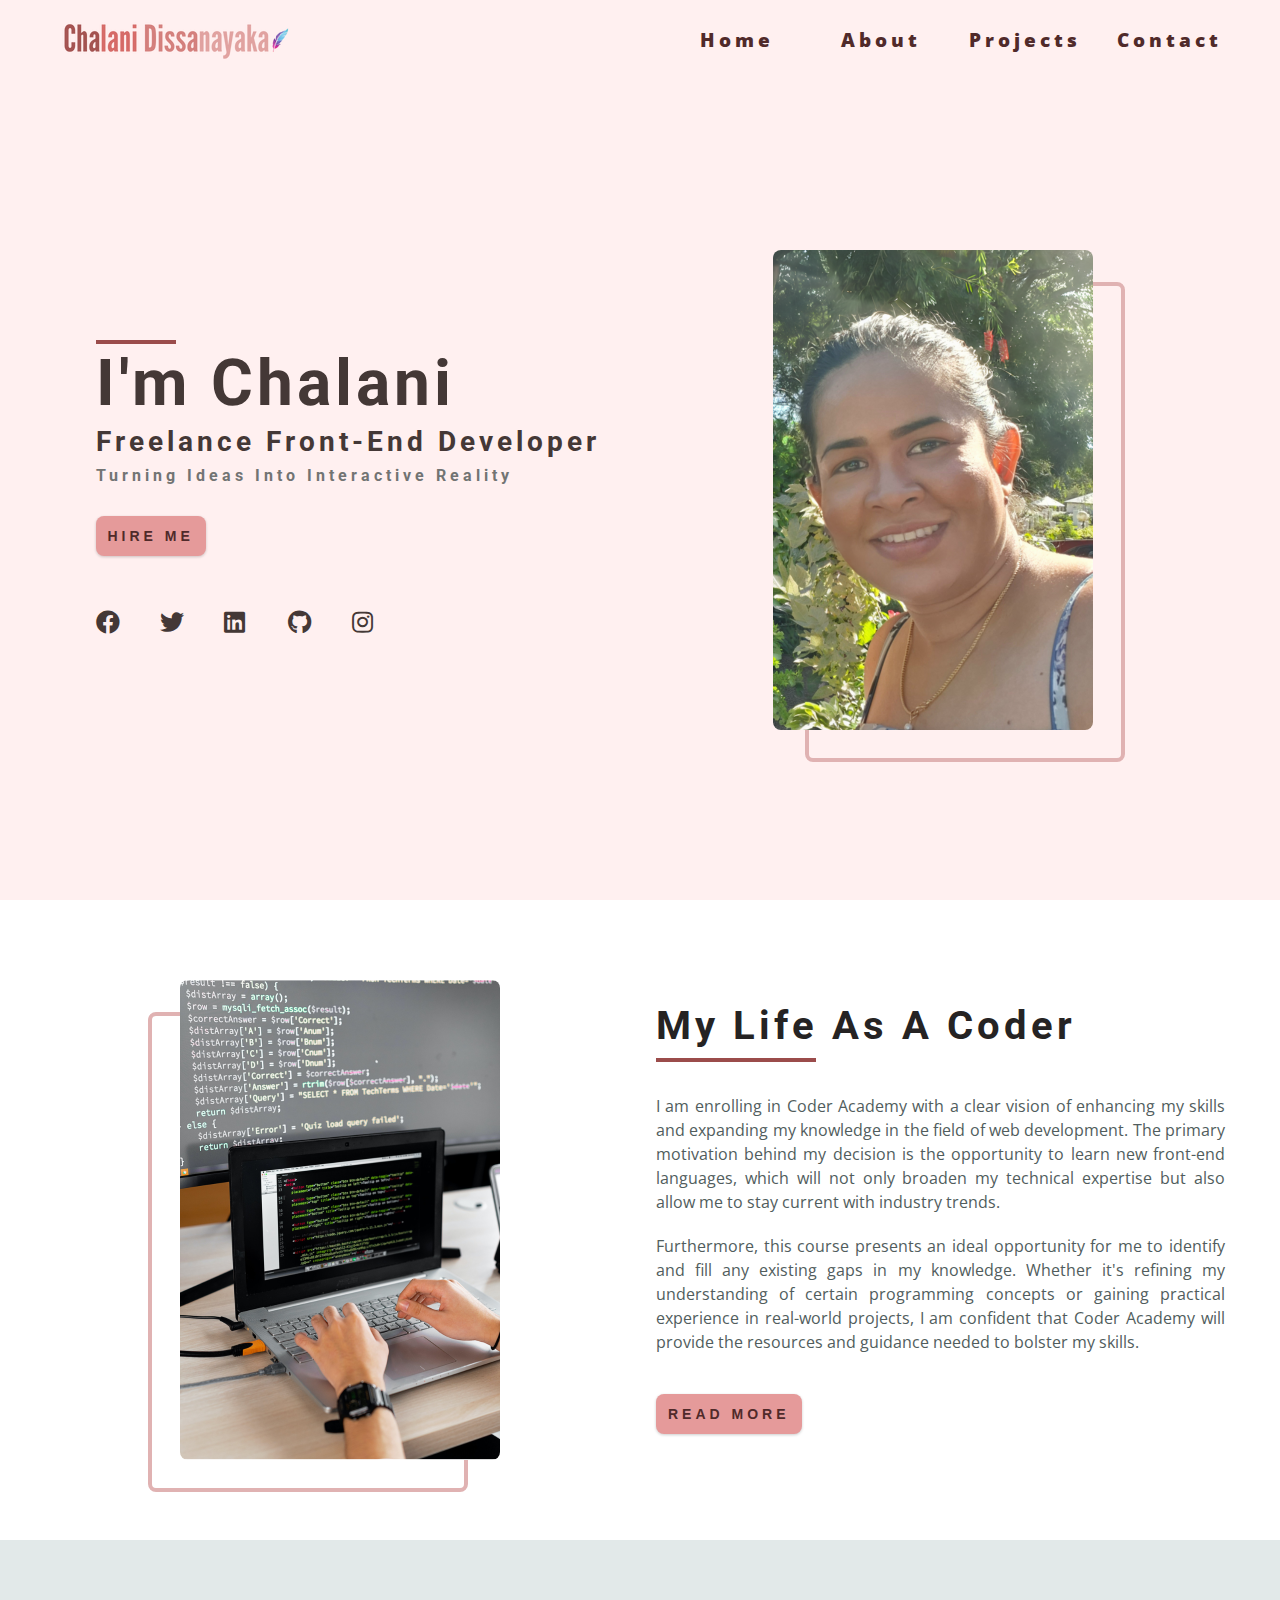
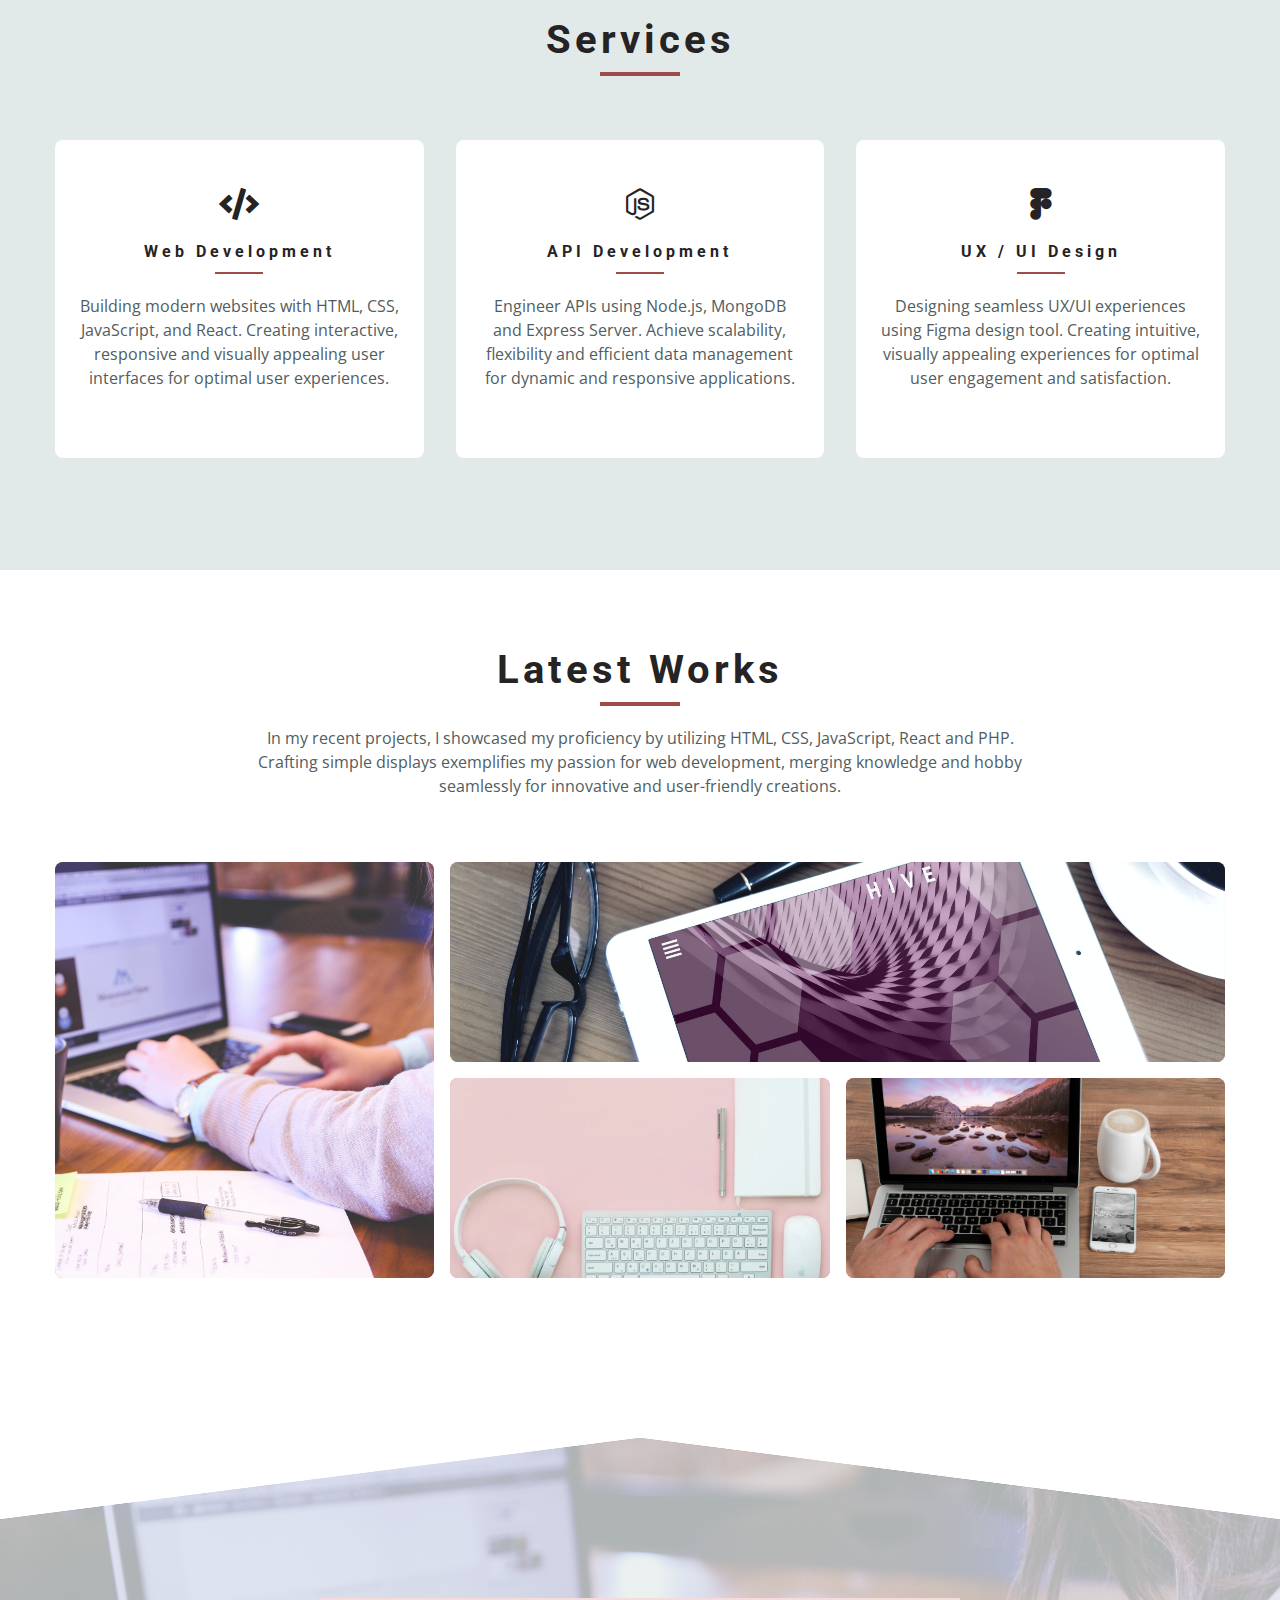
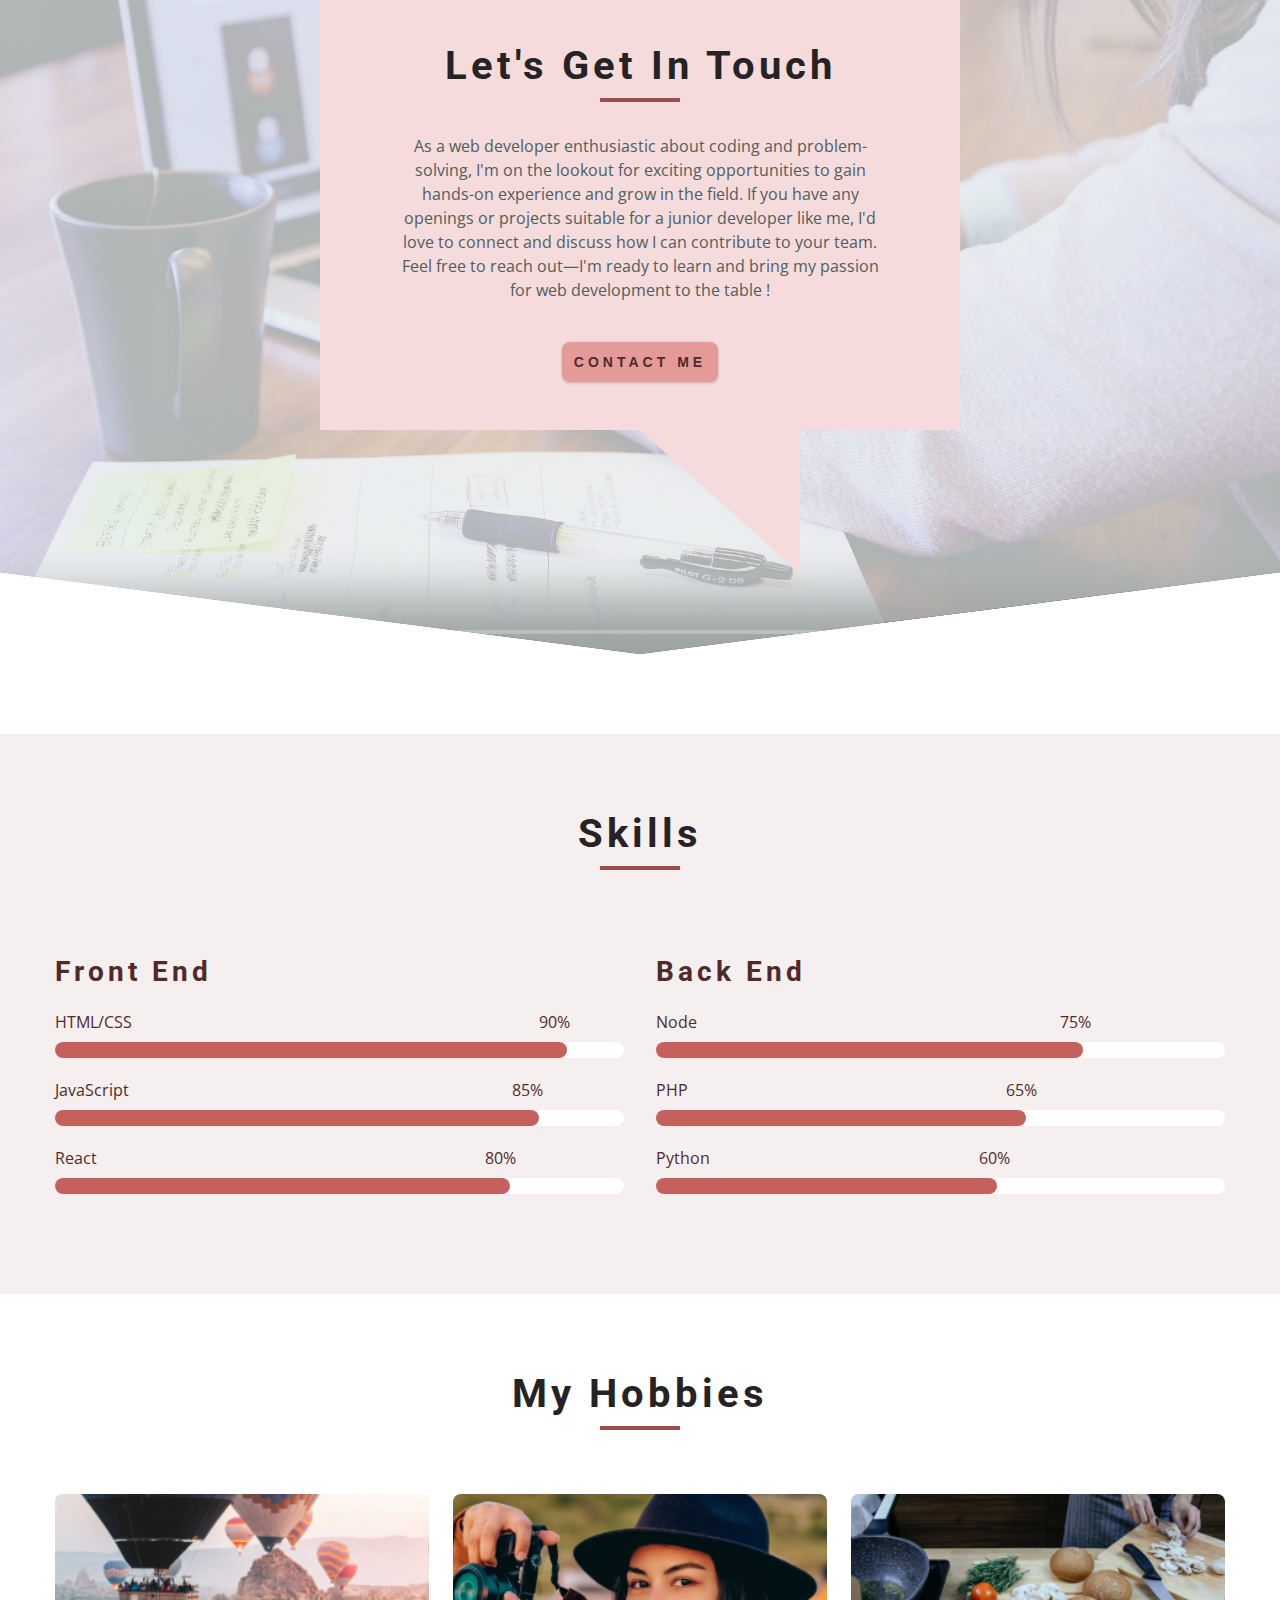
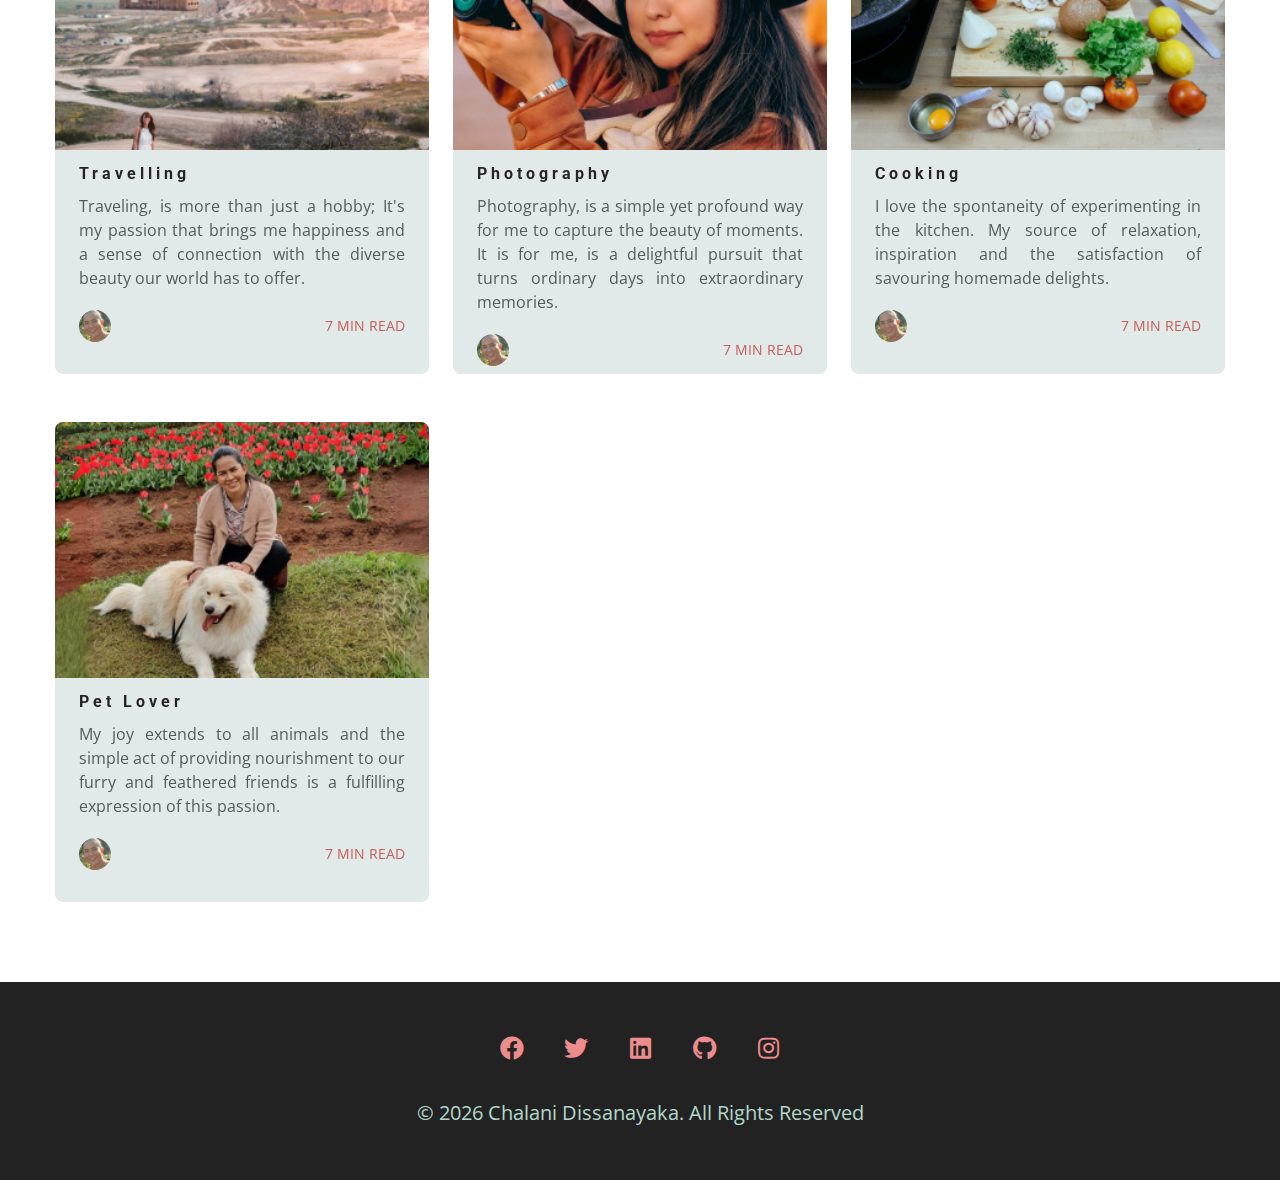
==== commit b4cdc497: "updated index.html" ====
--- a/index.html
+++ b/index.html
@@ -3,7 +3,7 @@
   <head>
     <meta charset="UTF-8" />
     <meta name="viewport" content="width=device-width, initial-scale=1.0" />
-    <title>Chalani Dissanayaka || My Life In Tech</title>
+    <title>Chalani Dissanayaka || My Life As A Coder</title>
     <!-- font-awesome -->
     <link
       rel="stylesheet"
@@ -148,10 +148,10 @@
             <img src="./images/hero-img2.png" class="hero-photo" alt="john doe" />
           </article>
         </div>
-      </header>
+    </header>
     <!-- end of header -->
     <!-- about -->
-      <section class="section about">
+    <section class="section about">
         <div class="section-center about-center">
             <!-- about img -->
             <article class="about-img">
@@ -174,7 +174,7 @@
                     but also allow me to stay current with industry trends.
                 </p>
                 <p>
-                    Moreover, this course presents an ideal opportunity for me 
+                    Furthermore, this course presents an ideal opportunity for me 
                     to identify and fill any existing gaps in my knowledge. 
                     Whether it's refining my understanding of certain programming 
                     concepts or gaining practical experience in real-world projects, 
@@ -186,7 +186,7 @@
                 </a> 
             </article>
         </div>
-      </section>
+    </section>
     <!-- end of about -->
 
     <!-- services -->
@@ -205,7 +205,7 @@
                 <div class="underline"></div>
                 <p>
                     Building modern websites with HTML, CSS, JavaScript, 
-                    and React. Creating interactive, responsive, and visually 
+                    and React. Creating interactive, responsive and visually 
                     appealing user interfaces for optimal user experiences.
                 </p>
             </article>
@@ -216,8 +216,8 @@
                 <h4>API development</h4>
                 <div class="underline"></div>
                 <p>
-                    Engineer APIs using Node.js, MongoDB, and Express. Achieve 
-                    scalability, flexibility, and efficient data management for 
+                    Engineer APIs using Node.js, MongoDB and Express Server. Achieve 
+                    scalability, flexibility and efficient data management for 
                     dynamic and responsive applications.
                 </p>
             </article>
@@ -228,8 +228,8 @@
                 <h4>UX / UI design</h4>
                 <div class="underline"></div>
                 <p>
-                    Designing seamless UX/UI experiences with Figma and 
-                    various tools. Creating intuitive, visually appealing 
+                    Designing seamless UX/UI experiences using Figma
+                    design tool. Creating intuitive, visually appealing 
                     experiences for optimal user engagement and satisfaction.
                 </p>
             </article>
@@ -245,8 +245,8 @@
             <h2>latest works</h2>
             <div class="underline"></div>
             <p class="projects-text">
-                In my recent project, I showcased my proficiency by 
-                utilizing HTML, CSS, JavaScript, React, and PHP. Crafting 
+                In my recent projects, I showcased my proficiency by 
+                utilizing HTML, CSS, JavaScript, React and PHP. Crafting 
                 simple displays exemplifies my passion for web development, 
                 merging knowledge and hobby seamlessly for innovative and 
                 user-friendly creations.
@@ -456,9 +456,9 @@
                         <div class="card-info">
                             <h4>Travelling</h4>
                             <p>
-                                Traveling, is more than just a hobby; It's my passion that brings me happiness and a 
-                                sense of connection with the diverse beauty our world has 
-                                to offer.
+                                Traveling, is more than just a hobby; It's my passion that 
+                                brings me happiness and a sense of connection with the 
+                                diverse beauty our world has to offer.
                             </p>
                             <div class="card-footer">
                                 <img src="./images/hero-img2.png" alt="author image" />
@@ -509,8 +509,9 @@
                         <div class="card-info">
                             <h4>Cooking</h4>
                             <p>
-                                I love the spontaneity of experimenting in the kitchen. My source of relaxation, inspiration, 
-                                and the satisfaction of savouring homemade delights.
+                                I love the spontaneity of experimenting in the kitchen. 
+                                My source of relaxation, inspiration and the satisfaction 
+                                of savouring homemade delights.
                             </p>
                             <div class="card-footer">
                                 <img src="./images/hero-img2.png" alt="author image" />
@@ -534,7 +535,7 @@
                         <div class="card-info">
                             <h4>Pet Lover</h4>
                             <p>
-                                My joy extends to all animals, and the simple act of providing 
+                                My joy extends to all animals and the simple act of providing 
                                 nourishment to our furry and feathered friends is a fulfilling 
                                 expression of this passion.
                             </p>
--- a/css/styles.css
+++ b/css/styles.css
@@ -427,6 +427,9 @@
 .about-img {
   justify-self: center;
 }
+.about-info p {
+  text-align: justify;
+}
 @media screen and (min-width: 992px) {
   .about-center {
     grid-template-columns: 1fr 1fr;
@@ -866,6 +869,9 @@
 .page-info {
   max-width: 700px;
 }
+.page-info p {
+  text-align: justify;
+}
 .page-info a {
   text-transform: uppercase;
   color: var(--clr-primary-2);
@@ -954,6 +960,7 @@
 /* section title added to globals */
 .hobby-info {
   margin-left: 30px;
+  margin-right: 30px;
   text-align: justify; 
 }
 .hob-img {
@@ -986,12 +993,13 @@
   }
   .hobby-info {
     margin-bottom: 40px;
+    margin-right: 20px;
   }
 } 
 
 /*
 =============== 
-Products Page
+Projects Page
 ===============
 */
 .projects-hero {
@@ -1042,7 +1050,7 @@
   text-transform: capitalize;
   transition: var(--transition);
   justify-self: end;
-  font-size: 1.15rem;
+  font-size: 1rem;
 }
 .project-footer i {
   font-size: 1.15rem;
@@ -1054,4 +1062,10 @@
   display: grid;
   grid-template-columns: repeat(auto-fill,minmax(330px, 1fr));
   gap: 3rem 3rem;
+}
+@media screen and (min-width: 992px) {
+  .project-footer a {
+    transition: var(--transition);
+    font-size: 1.15rem;
+  }  
 }